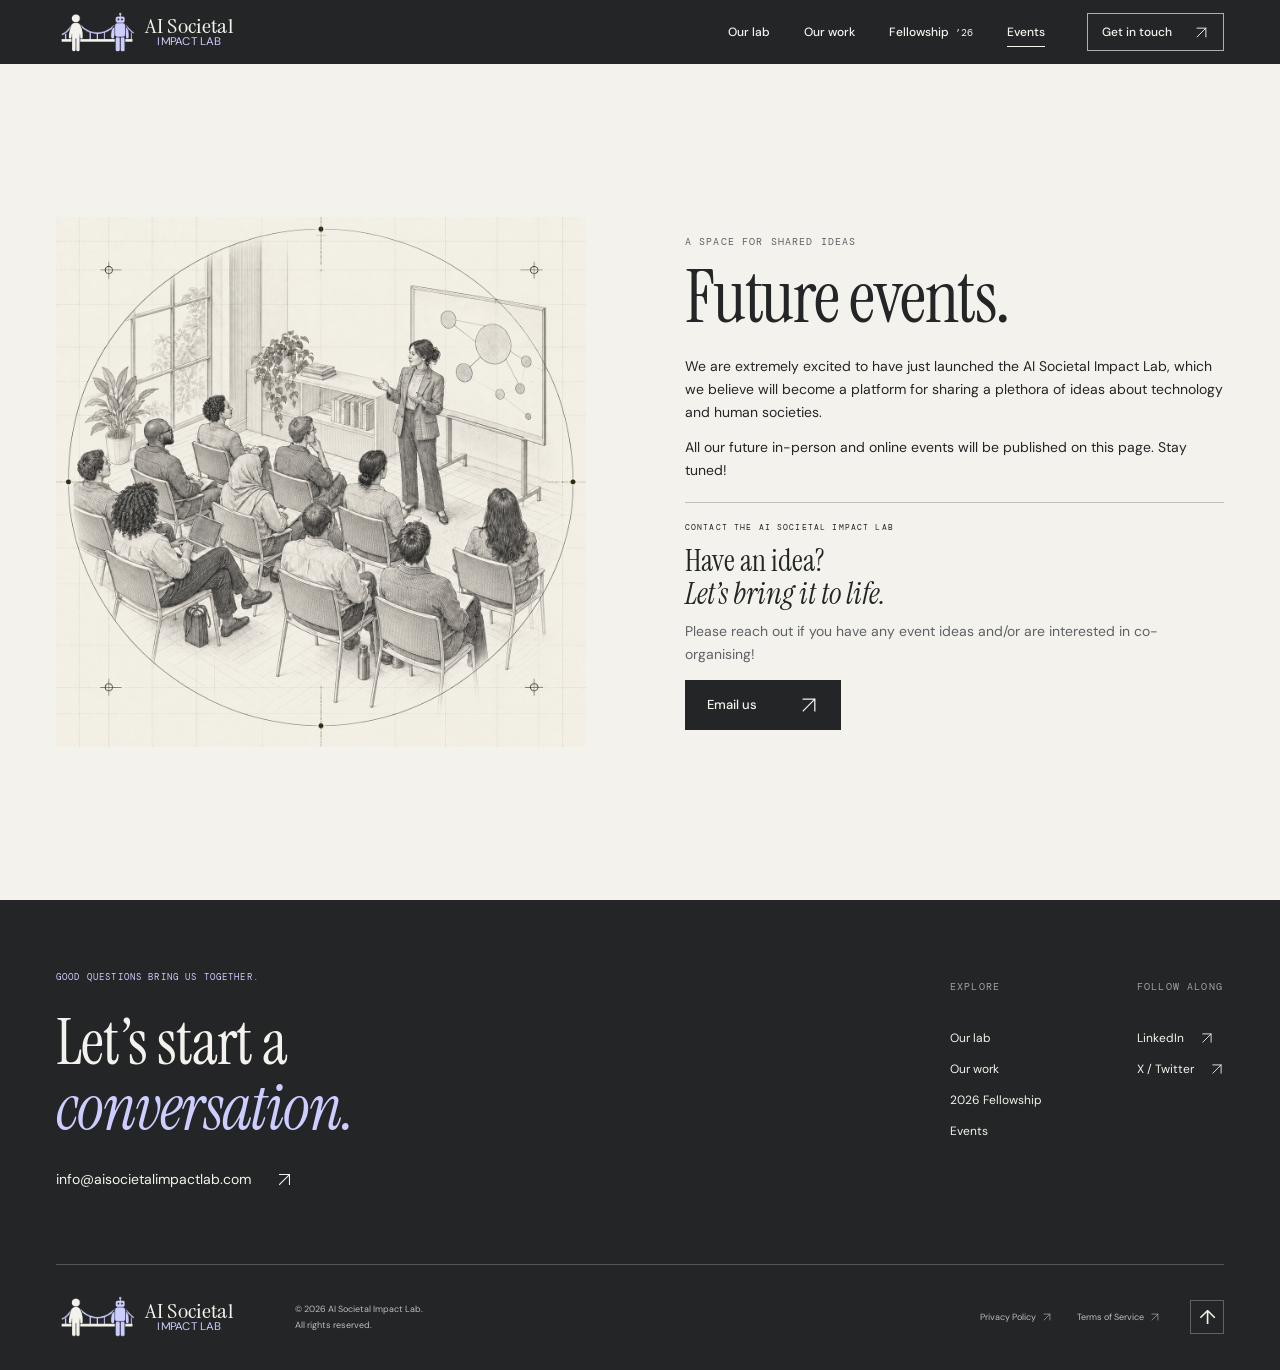
==== events/index.html @ 4068f5b7 "Initial build of the site" ====
<!doctype html>
<html lang="en" class="events-page">
  <head>
    <meta charset="UTF-8" />
    <meta name="viewport" content="width=device-width, initial-scale=1" />
    <meta name="theme-color" content="#232526" />
    <title>Future events — AI Societal Impact Lab</title>
    <meta
      name="description"
      content="We are extremely excited to have just launched the AI Societal Impact Lab, which we believe will become a platform for sharing a plethora of ideas about technology and human societies.



All our future in-person and online events will be published on this page. Stay tuned!"
    />
    <link
      rel="canonical"
      href="https://aisocietalimpactlab.com/events/"
    />
    <meta property="og:title" content="Future events — AI Societal Impact Lab" />
    <meta
      property="og:description"
      content="We are extremely excited to have just launched the AI Societal Impact Lab, which we believe will become a platform for sharing a plethora of ideas about technology and human societies.



All our future in-person and online events will be published on this page. Stay tuned!"
    />
    <meta property="og:type" content="website" />
    <meta
      property="og:url"
      content="https://aisocietalimpactlab.com/events/"
    />
    <meta
      property="og:image"
      content="https://aisocietalimpactlab.com/assets/social-preview.jpg"
    />
    <meta property="og:image:width" content="1200" />
    <meta property="og:image:height" content="630" />
    <meta
      property="og:image:alt"
      content="AI Societal Impact Lab — Bridging technology and society"
    />
    <meta name="twitter:card" content="summary_large_image" />
    <link rel="icon" href="../assets/favicon.png" type="image/png" />
    <link rel="stylesheet" href="../assets/styles.css?v=20260928-events-cream" />
    <script src="../assets/script.js" defer></script>
  </head>
  <body>
    <div id="top">
      <a href="#main" class="skip-link">Skip to content</a>
      <header class="site-header">
        <div class="container header-inner">
          <a class="brand" aria-label="AI Societal Impact Lab home" href="../index.html"
            ><img class="brand-mark" src="../assets/artwork/homepage/logo_dark.png" width="901" height="514" alt="" aria-hidden="true" />
            <span class="brand-wordmark"><span class="brand-name">AI Societal</span><span class="brand-subtitle">Impact Lab</span></span></a
          ><button class="menu-toggle" aria-expanded="false" aria-controls="main-navigation">
            <span>Menu</span><span class="menu-lines" aria-hidden="true"><i></i><i></i></span>
          </button>
          <nav id="main-navigation" aria-label="Main navigation" class="navigation">
            <a class="" href="../index.html">Our lab</a
            ><a class="" href="../ourwork/index.html">Our work</a
            ><a class="" href="../fellowship-autumn-2026/index.html"
              >Fellowship <span class="nav-year">’26</span></a
            ><a aria-current="page" class="active" href="index.html">Events</a
            ><a class="header-contact" href="mailto:info@aisocietalimpactlab.com"
              >Get in touch
              <svg
                class="arrow"
                width="20"
                height="20"
                viewBox="0 0 24 24"
                fill="none"
                aria-hidden="true"
              >
                <path
                  d="M5 19 19 5M5 5h14v14"
                  stroke="currentColor"
                  stroke-width="1.5"
                  stroke-linecap="square"
                ></path></svg
            ></a>
          </nav>
        </div>
      </header>
      <main id="main" tabindex="-1">
        <section class="events-body section-space">
          <div class="container events-grid">
            <div class="events-illustration">
              <img
                class="orbital-artwork"
                src="../assets/artwork/events-seminar-cream.png"
                alt="An illustrated seminar audience listening to a speaker"
                width="1254"
                height="1254"
                fetchpriority="high"
              />
            </div>
            <div class="events-copy">
              <span class="eyebrow">A SPACE FOR SHARED IDEAS</span>
              <h1>Future events.</h1>
              <div class="prose">
                <p>
                  We are extremely excited to have just launched the AI Societal Impact Lab, which
                  we believe will become a platform for sharing a plethora of ideas about technology
                  and human societies.
                </p>

                <p>
                  All our future in-person and online events will be published on this page. Stay
                  tuned!
                </p>
              </div>
              <div class="events-contact">
                <span class="eyebrow">CONTACT THE AI SOCIETAL IMPACT LAB</span>
                <h3>Have an idea?<br /><em>Let’s bring it to life.</em></h3>
                <p>
                  Please reach out if you have any event ideas and/or are interested in
                  co-organising!
                </p>
                <a
                  href="mailto:info@aisocietalimpactlab.com?subject=Events"
                  class="button button-dark"
                  >Email us
                  <svg
                    class="arrow"
                    width="20"
                    height="20"
                    viewBox="0 0 24 24"
                    fill="none"
                    aria-hidden="true"
                  >
                    <path
                      d="M5 19 19 5M5 5h14v14"
                      stroke="currentColor"
                      stroke-width="1.5"
                      stroke-linecap="square"
                    ></path></svg
                ></a>
              </div>
            </div>
          </div>
        </section>
      </main>
      <footer class="site-footer">
        <div class="container">
          <div class="footer-top">
            <div>
              <span class="eyebrow">GOOD QUESTIONS BRING US TOGETHER.</span>
              <h2>Let’s start a<br /><em>conversation.</em></h2>
              <a href="mailto:info@aisocietalimpactlab.com" class="footer-email"
                >info@aisocietalimpactlab.com<svg
                  class="arrow"
                  width="20"
                  height="20"
                  viewBox="0 0 24 24"
                  fill="none"
                  aria-hidden="true"
                >
                  <path
                    d="M5 19 19 5M5 5h14v14"
                    stroke="currentColor"
                    stroke-width="1.5"
                    stroke-linecap="square"
                  ></path></svg
              ></a>
            </div>
            <div class="footer-links">
              <div>
                <span class="eyebrow">EXPLORE</span><a href="../index.html#about">Our lab</a
                ><a href="../ourwork/index.html">Our work</a
                ><a href="../fellowship-autumn-2026/index.html">2026 Fellowship</a
                ><a href="index.html">Events</a>
              </div>
              <div>
                <span class="eyebrow">FOLLOW ALONG</span
                ><a
                  href="https://www.linkedin.com/company/ai-societal-impact-lab/"
                  target="_blank"
                  rel="noreferrer"
                  >LinkedIn
                  <svg
                    class="arrow"
                    width="20"
                    height="20"
                    viewBox="0 0 24 24"
                    fill="none"
                    aria-hidden="true"
                  >
                    <path
                      d="M5 19 19 5M5 5h14v14"
                      stroke="currentColor"
                      stroke-width="1.5"
                      stroke-linecap="square"
                    ></path></svg></a
                ><a href="https://x.com/AISocietalab" target="_blank" rel="noreferrer"
                  >X / Twitter
                  <svg
                    class="arrow"
                    width="20"
                    height="20"
                    viewBox="0 0 24 24"
                    fill="none"
                    aria-hidden="true"
                  >
                    <path
                      d="M5 19 19 5M5 5h14v14"
                      stroke="currentColor"
                      stroke-width="1.5"
                      stroke-linecap="square"
                    ></path></svg
                ></a>
              </div>
            </div>
          </div>
          <div class="footer-bottom">
            <a
              class="brand brand-footer"
              aria-label="AI Societal Impact Lab home"
              href="../index.html"
              ><img class="brand-mark" src="../assets/artwork/homepage/logo_dark.png" width="901" height="514" alt="" aria-hidden="true" />
            <span class="brand-wordmark"><span class="brand-name">AI Societal</span><span class="brand-subtitle">Impact Lab</span></span></a
            ><span>© 2026 AI Societal Impact Lab.<br />All rights reserved.</span>
            <div class="legal-links">
              <a
                href="../privacy-policy/index.html"
                >Privacy Policy
                <svg
                  class="arrow"
                  width="20"
                  height="20"
                  viewBox="0 0 24 24"
                  fill="none"
                  aria-hidden="true"
                >
                  <path
                    d="M5 19 19 5M5 5h14v14"
                    stroke="currentColor"
                    stroke-width="1.5"
                    stroke-linecap="square"
                  ></path></svg></a
              ><a
                href="../terms-of-service/index.html"
                >Terms of Service
                <svg
                  class="arrow"
                  width="20"
                  height="20"
                  viewBox="0 0 24 24"
                  fill="none"
                  aria-hidden="true"
                >
                  <path
                    d="M5 19 19 5M5 5h14v14"
                    stroke="currentColor"
                    stroke-width="1.5"
                    stroke-linecap="square"
                  ></path></svg
              ></a>
            </div>
            <a href="#top" class="back-top" aria-label="Back to top">↑</a>
          </div>
        </div>
      </footer>
    </div>
  </body>
</html>
---- assets/styles.css ----
@font-face {
  font-family: "Instrument Serif";
  font-style: normal;
  font-weight: 400;
  font-display: swap;
  src: url("fonts/instrument-serif-400-normal.woff2") format("woff2");
}
@font-face {
  font-family: "Instrument Serif";
  font-style: italic;
  font-weight: 400;
  font-display: swap;
  src: url("fonts/instrument-serif-400-italic.woff2") format("woff2");
}
@font-face {
  font-family: "DM Sans";
  font-style: normal;
  font-weight: 400;
  font-display: swap;
  src: url("fonts/dm-sans-400-normal.woff2") format("woff2");
}
@font-face {
  font-family: "DM Sans";
  font-style: normal;
  font-weight: 500;
  font-display: swap;
  src: url("fonts/dm-sans-500-normal.woff2") format("woff2");
}
@font-face {
  font-family: "DM Sans";
  font-style: normal;
  font-weight: 600;
  font-display: swap;
  src: url("fonts/dm-sans-600-normal.woff2") format("woff2");
}
@font-face {
  font-family: "DM Mono";
  font-style: normal;
  font-weight: 400;
  font-display: swap;
  src: url("fonts/dm-mono-400-normal.woff2") format("woff2");
}
:root {
  font-family: "DM Sans", sans-serif;
  color: var(--ink);
  background: var(--paper);
  font-synthesis: none;
  text-rendering: optimizeLegibility;
  -webkit-font-smoothing: antialiased;
  --ink: var(--grey-shade-70);
  --lilac: var(--lavender-blue);

  /* Lavender Blue palette */
  --lavender-blue: #cdcdff;
  --lavender-blue-shade-10: #babaec;
  --lavender-blue-shade-20: #a7a7d9;
  --lavender-blue-shade-30: #9494c6;
  --lavender-blue-shade-40: #8080b2;
  --lavender-blue-shade-50: #6d6d9f;
  --lavender-blue-shade-60: #5a5a8c;
  --lavender-blue-shade-70: #444469;
  --lavender-blue-shade-80: #2d2d46;
  --lavender-blue-shade-90: #171723;
  --lavender-blue-tint-10: #d2d2ff;
  --lavender-blue-tint-20: #d7d7ff;
  --lavender-blue-tint-30: #dcdcff;
  --lavender-blue-tint-40: #e1e1ff;
  --lavender-blue-tint-50: #e6e6ff;
  --lavender-blue-tint-60: #ebebff;
  --lavender-blue-tint-70: #f0f0ff;
  --lavender-blue-tint-80: #f5f5ff;
  --lavender-blue-tint-90: #fafaff;

  /* Grey palette */
  --grey: #767a7e;
  --grey-shade-10: #6a6e71;
  --grey-shade-20: #5e6265;
  --grey-shade-30: #535558;
  --grey-shade-40: #47494c;
  --grey-shade-50: #3b3d3f;
  --grey-shade-60: #2f3132;
  --grey-shade-70: #232526;
  --grey-shade-80: #181819;
  --grey-shade-90: #0c0c0d;
  --grey-tint-10: #84878b;
  --grey-tint-20: #919598;
  --grey-tint-30: #9fa2a5;
  --grey-tint-40: #adafb2;
  --grey-tint-50: #bbbdbf;
  --grey-tint-60: #c8cacb;
  --grey-tint-70: #d6d7d8;
  --grey-tint-80: #e3e4e5;
  --grey-tint-90: #f1f2f2;

  /* Cream palette; the current paper background is the 80% tint. */
  --cream-base: #c8bea0;
  --cream-shade-10: #b4ab90;
  --cream-shade-20: #a09880;
  --cream-shade-30: #8c8570;
  --cream-shade-40: #787260;
  --cream-shade-50: #645f50;
  --cream-shade-60: #504c40;
  --cream-shade-70: #3c3930;
  --cream-shade-80: #282620;
  --cream-shade-90: #141310;
  --cream-tint-10: #cec5aa;
  --cream-tint-20: #d3cbb3;
  --cream-tint-30: #d9d2bd;
  --cream-tint-40: #ded8c6;
  --cream-tint-50: #e4dfd0;
  --cream-tint-60: #e9e5d9;
  --cream-tint-70: #efece3;
  --cream-tint-80: #f4f2ec;
  --cream-tint-90: #faf9f6;

  --paper: var(--cream-tint-80);
  --muted: var(--grey-shade-20);
  --line: color-mix(in srgb, var(--ink) 25%, transparent);
  --accent: var(--lavender-blue-shade-60);
  --serif: "Instrument Serif", Georgia, serif;
  --mono: "DM Mono", monospace;
}
* {
  box-sizing: border-box;
}
html {
  scroll-behavior: smooth;
  scroll-padding-top: 30px;
}
body {
  margin: 0;
}
button,
input {
  font: inherit;
}
button,
a,
input {
  -webkit-tap-highlight-color: transparent;
}
button,
a {
  touch-action: manipulation;
}
button {
  color: inherit;
}
button {
  cursor: pointer;
}
a {
  color: inherit;
  text-decoration: none;
}
img,
svg {
  display: block;
}
img {
  max-width: 100%;
  object-fit: cover;
}
button {
  border-radius: 0;
}
p {
  line-height: 1.65;
}
h1,
h2,
h3,
p,
figure {
  margin: 0;
}
h1,
h2,
h3 {
  font-weight: 400;
}
em {
  font-weight: 400;
}
h1,
h2,
h3 {
  text-wrap: balance;
}
::selection {
  background: var(--ink);
  color: var(--lilac);
}
:focus-visible {
  outline: 2px solid currentColor;
  outline-offset: 5px;
}
main:focus {
  outline: none;
}
main {
  min-height: 60vh;
}
.container {
  width: calc(100% - 112px);
  max-width: 1328px;
  margin-inline: auto;
}
.section-space {
  padding-block: 100px;
}
.eyebrow {
  font: 400 10px/1.55 var(--mono);
  letter-spacing: 1.15px;
  text-transform: uppercase;
  display: block;
}
.arrow {
  flex-shrink: 0;
  transition: transform 0.2s ease;
}
.text-link {
  display: inline-flex;
  align-items: center;
  justify-content: space-between;
  gap: 30px;
  font-size: 13px;
  font-weight: 500;
  border-bottom: 1px solid var(--ink);
  padding: 9px 0;
  line-height: 1.4;
}
.text-link:hover .arrow {
  transform: translateX(4px);
}
.button {
  display: inline-flex;
  justify-content: space-between;
  align-items: center;
  gap: 42px;
  min-height: 50px;
  padding: 14px 21px;
  font-size: 13px;
  line-height: 1.5;
  border: 1px solid var(--ink);
  font-weight: 500;
  transition:
    background 0.2s,
    color 0.2s;
}
.button-dark {
  background: var(--ink);
  color: var(--paper);
}
.button-dark:hover {
  background: var(--grey-shade-40);
}
.button:hover .arrow {
  transform: translateX(3px);
}
.status-dot {
  width: 6px;
  height: 6px;
  background: currentColor;
  border-radius: 50%;
  display: inline-block;
  flex-shrink: 0;
}
.paper-lilac {
  background-color: var(--lilac);
  background-image: url("data:image/svg+xml,%3Csvg viewBox='0 0 180 180' xmlns='http://www.w3.org/2000/svg'%3E%3Cfilter id='n'%3E%3CfeTurbulence type='fractalNoise' baseFrequency='.92' numOctaves='3' stitchTiles='stitch'/%3E%3C/filter%3E%3Cpath fill='%23232526' opacity='.045' filter='url(%23n)' d='M0 0h180v180H0z'/%3E%3C/svg%3E");
}
.skip-link {
  position: fixed;
  left: 20px;
  top: -80px;
  background: var(--ink);
  color: var(--paper);
  padding: 14px 24px;
  z-index: 100;
}
.skip-link:focus {
  top: 12px;
}
.sr-only {
  position: absolute;
  width: 1px;
  height: 1px;
  overflow: hidden;
  clip: rect(0, 0, 0, 0);
  white-space: nowrap;
}

/* A compact masthead, with a bridge mark that connects to the original identity. */
.site-header {
  background: var(--lilac);
}
.header-inner {
  height: 111px;
  border-bottom: 1px solid var(--line);
  display: flex;
  align-items: center;
  justify-content: space-between;
  gap: 30px;
}
.brand {
  display: inline-flex;
  align-items: center;
  gap: 13px;
  flex-shrink: 0;
  font-size: 20px;
  line-height: 1.12;
  font-weight: 500;
  letter-spacing: -0.8px;
}
.brand-mark {
  width: 45px;
  height: 45px;
}
.brand-period {
  color: var(--accent);
}
.navigation {
  display: flex;
  align-items: center;
  gap: 34px;
  font-size: 12px;
  font-weight: 500;
}
.navigation > a {
  position: relative;
  padding-block: 14px;
}
.navigation > a:not(.header-contact)::after {
  position: absolute;
  content: "";
  height: 1px;
  bottom: 7px;
  left: 0;
  right: 0;
  transform: scaleX(0);
  transform-origin: left;
  background: var(--ink);
  transition: transform 0.2s;
}
.navigation > a.active::after,
.navigation > a:hover::after {
  transform: scaleX(1);
}
.nav-year {
  font-family: var(--mono);
  font-size: 10px;
  margin-left: 3px;
}
.navigation .header-contact {
  border: 1px solid var(--ink);
  padding: 10px 14px;
  display: flex;
  gap: 22px;
  align-items: center;
  margin-left: 8px;
}
.header-contact:hover {
  background: var(--ink);
  color: var(--lilac);
}
.header-contact .arrow {
  width: 15px;
  height: 15px;
}
.menu-toggle {
  display: none;
}

/* One orchestrated opening sequence. Everything below stays still. */
@keyframes enter {
  from {
    opacity: 0;
    transform: translateY(16px);
  }
  to {
    opacity: 1;
    transform: translateY(0);
  }
}
.hero {
  overflow: hidden;
}
.hero-grid {
  display: grid;
  grid-template-columns: 1.13fr 1fr;
  gap: 18px;
  padding-top: 49px;
  padding-bottom: 42px;
}
.hero-copy {
  position: relative;
  z-index: 1;
}
.hero-eyebrow {
  display: flex;
  align-items: center;
  gap: 10px;
  margin-bottom: 28px;
  animation: enter 0.7s both;
}
.hero h1 {
  font-family: var(--serif);
  font-size: clamp(96px, 8.8vw, 132px);
  letter-spacing: -4px;
  line-height: 0.91;
  animation: enter 0.9s 0.08s both;
}
.hero-last {
  display: block;
  white-space: nowrap;
}
.hero h1 em {
  font-weight: 400;
}
.heading-period {
  font-family: var(--serif);
  font-size: 0.48em;
  vertical-align: top;
  display: inline-block;
  line-height: 1;
  margin-top: 10px;
  margin-left: 11px;
  color: var(--accent);
}
.hero-description {
  font-size: 16px;
  line-height: 1.6;
  max-width: 560px;
  margin-top: 29px;
  animation: enter 0.9s 0.17s both;
}
.hero-actions {
  display: flex;
  gap: 31px;
  align-items: center;
  margin-top: 24px;
  animation: enter 0.9s 0.24s both;
}
.hero-actions .text-link {
  border: none;
  font-size: 12px;
  gap: 17px;
}
.hero-actions .button {
  min-width: 196px;
}
.hero-art {
  align-self: center;
  width: 100%;
  max-width: 560px;
  justify-self: end;
  margin-top: 17px;
  animation: enter 1.2s 0.22s both;
  position: relative;
}
.art-topline {
  display: flex;
  justify-content: space-between;
  margin-inline: 18px;
  color: var(--grey-shade-30);
}
.art-topline .eyebrow {
  font-size: 8px;
  letter-spacing: 1.1px;
}
.orbital-artwork {
  width: 100%;
  height: auto;
  overflow: visible;
}
.hero-artwork {
  display: block;
  width: 100%;
  height: auto;
}
.hero-art .orbital-artwork {
  margin-block: -11px -14px;
  width: 100%;
  max-width: none;
  margin-left: 0;
}
.hero-art figcaption {
  display: flex;
  align-items: center;
  gap: 18px;
  font-family: var(--mono);
  font-size: 9px;
  line-height: 1.6;
  margin: 0 20px;
  color: var(--grey-shade-40);
}
.figure-cross {
  font-size: 31px;
  font-weight: 400;
  line-height: 1;
}
.figure-index {
  margin-left: auto;
  letter-spacing: 1.5px;
}
.hero-bottom {
  display: flex;
  align-items: center;
  justify-content: space-between;
  padding-block: 23px;
  border-top: 1px solid var(--line);
}
.hero-bottom .eyebrow {
  font-size: 9px;
  letter-spacing: 1px;
}
.scroll-cue {
  font-size: 11px;
  display: flex;
  align-items: center;
  gap: 34px;
}
.scroll-cue span {
  font-size: 21px;
  line-height: 1;
}
.fellowship-strip {
  background: var(--ink);
  color: var(--paper);
}
.fellowship-strip > .container {
  display: flex;
  align-items: center;
  gap: 52px;
  min-height: 73px;
}
.fellowship-strip .eyebrow {
  display: flex;
  gap: 10px;
  align-items: center;
  font-size: 8px;
  color: var(--lilac);
  flex-shrink: 0;
}
.fellowship-strip .status-dot {
  width: 5px;
  height: 5px;
}
.fellowship-strip a {
  display: flex;
  justify-content: space-between;
  align-items: center;
  gap: 30px;
  flex: 1;
  font-size: 13px;
}
.strip-detail {
  display: flex;
  gap: 22px;
  align-items: center;
  color: var(--lilac);
  font-size: 11px;
}
.strip-detail .arrow {
  width: 17px;
}
.fellowship-strip a:hover .arrow {
  transform: translateX(4px);
}

/* Research is arranged as an editorial feature and a pair of ruled entries. */
.section-heading {
  display: flex;
  align-items: flex-end;
  justify-content: space-between;
  gap: 40px;
}
.section-heading .eyebrow {
  margin-bottom: 21px;
  color: var(--muted);
}
.section-heading h2,
.about-section h2,
.home-events h2 {
  font: 400 clamp(48px, 4.35vw, 66px)/1.03 var(--serif);
  letter-spacing: -1.5px;
}
.section-heading > .text-link {
  margin-bottom: 4px;
}
.section-intro {
  margin-top: 21px;
  color: var(--muted);
  font-size: 14px;
  max-width: 530px;
}
.publications-layout {
  display: grid;
  grid-template-columns: 1.07fr 1fr;
  gap: 64px;
  margin-top: 42px;
}
.publication-art {
  position: relative;
  display: block;
  background: var(--grey-tint-80);
  overflow: hidden;
  height: 265px;
  border: 1px solid color-mix(in srgb, var(--ink) 6%, transparent);
}
.research-artwork {
  width: 100%;
  height: 100%;
  object-fit: cover;
}
.publication-art .research-artwork {
  transform: scale(1.12);
  color: var(--grey-shade-40);
}
.art-label {
  position: absolute;
  left: 21px;
  bottom: 19px;
  font-size: 8px;
  letter-spacing: 1px;
  background: var(--grey-tint-80);
  padding: 4px 6px;
}
.image-arrow {
  position: absolute;
  right: 0;
  bottom: 0;
  background: var(--ink);
  color: var(--paper);
  padding: 14px;
}
.publication-art:hover .image-arrow .arrow {
  transform: translate(2px, -2px);
}
.article-meta {
  display: flex;
  align-items: center;
  justify-content: space-between;
  gap: 20px;
  font: 400 9px/1.6 var(--mono);
  text-transform: uppercase;
  letter-spacing: 0.6px;
}
.featured-publication > .article-meta {
  margin-top: 24px;
}
.featured-publication h3 {
  font: 400 39px/1.07 var(--serif);
  letter-spacing: -0.4px;
  margin-top: 13px;
  max-width: 530px;
}
.featured-publication p {
  font-size: 13px;
  color: var(--muted);
  margin-top: 17px;
}
.article-byline {
  display: flex;
  align-items: center;
  justify-content: space-between;
  gap: 24px;
  font-size: 11px;
  margin-top: 21px;
}
.article-byline > .text-link {
  font-size: 11px;
  border: 0;
  padding: 0;
  gap: 20px;
}
.featured-publication .article-byline {
  border-top: 1px solid var(--line);
  padding-top: 18px;
}
.publications-stack {
  border-top: 1px solid var(--ink);
}
.publication-preview {
  padding-block: 23px 26px;
  border-bottom: 1px solid var(--line);
}
.publication-preview + .publication-preview {
  padding-top: 28px;
}
.publication-preview h3 {
  font: 400 34px/1.11 var(--serif);
  margin-top: 18px;
  letter-spacing: -0.4px;
}
.publication-preview p {
  font-size: 13px;
  color: var(--muted);
  margin-top: 15px;
}
.round-link {
  border: 1px solid var(--line);
  padding: 8px;
}
.round-link .arrow {
  width: 17px;
  height: 17px;
}
.round-link:hover {
  background: var(--lilac);
}
.featured-publication h3 a:hover,
.publication-preview h3 a:hover,
.research-row h2 a:hover {
  text-decoration: underline;
  text-decoration-thickness: 1px;
  text-underline-offset: 4px;
}
.topic-strip {
  border-top: 1px solid var(--ink);
  margin-top: 58px;
  padding-top: 21px;
  display: grid;
  grid-template-columns: 190px 1fr;
  gap: 25px;
}
.topic-strip > .eyebrow {
  font-size: 8px;
  padding-top: 5px;
}
.topic-strip > div {
  display: grid;
  grid-template-columns: 1fr 1fr;
  column-gap: 45px;
  row-gap: 15px;
}
.topic-strip a {
  display: flex;
  align-items: center;
  gap: 14px;
  font-size: 11px;
  padding-bottom: 9px;
  border-bottom: 1px solid var(--line);
}
.topic-strip .arrow {
  margin-left: auto;
  width: 14px;
  height: 14px;
}
.topic-number {
  font: 400 8px var(--mono);
  color: var(--muted);
}
.topic-strip a:hover {
  color: var(--accent);
}

.about-section {
  background: var(--ink);
  color: var(--paper);
  position: relative;
  overflow: hidden;
}
.about-grid {
  display: grid;
  grid-template-columns: 1fr 2fr;
  gap: 75px;
}
.about-label .eyebrow {
  color: var(--lilac);
}
.asterisk {
  font-size: 160px;
  color: var(--lilac);
  font-weight: 400;
  line-height: 1.2;
  margin-top: 39px;
}
.about-section h2 {
  font-size: 65px;
  line-height: 1.03;
}
.about-section h2 em {
  color: var(--lilac);
}
.mission-copy {
  margin-top: 29px;
  font-size: 17px;
  line-height: 1.8;
  max-width: 690px;
  color: var(--grey-tint-70);
}
.mission-copy p {
  line-height: 1.8;
}
.about-section .text-link {
  color: var(--lilac);
  border-color: var(--lilac);
  margin-top: 24px;
  font-size: 12px;
  gap: 40px;
}
.team-section .section-heading {
  align-items: flex-end;
  margin-bottom: 42px;
}
.team-intro {
  font-size: 14px;
  max-width: 310px;
  color: var(--muted);
  margin-bottom: 4px;
}
.team-grid {
  display: grid;
  grid-template-columns: repeat(5, minmax(0, 1fr));
  gap: 24px;
}
.person {
  display: block;
  min-width: 0;
  background: none;
  padding: 0;
  border: 0;
  text-align: left;
}
.portrait {
  position: relative;
  aspect-ratio: 0.79;
  overflow: hidden;
  background: var(--cream-tint-50);
  margin-bottom: 20px;
}
.portrait img {
  width: 100%;
  height: 100%;
  filter: grayscale(1);
  mix-blend-mode: multiply;
  transition: filter 0.25s ease;
}
.portrait > span {
  position: absolute;
  right: 0;
  bottom: 0;
  background: var(--lilac);
  padding: 11px;
  opacity: 0;
  transition: opacity 0.2s;
}
.person:hover .portrait > span,
.person:focus-visible .portrait > span {
  opacity: 1;
}
.person:hover img {
  filter: grayscale(0);
}
.person > .eyebrow {
  font-size: 8px;
  letter-spacing: 0.8px;
  margin-bottom: 8px;
  color: var(--muted);
}
.person h3 {
  font-size: 15px;
  letter-spacing: -0.25px;
  font-weight: 500;
}
.person > p {
  font-size: 10px;
  line-height: 1.5;
  color: var(--muted);
  margin-top: 7px;
  max-width: 150px;
}
.profile-dialog {
  background: var(--paper);
  color: var(--ink);
  padding: 60px 42px 42px;
  border: 1px solid var(--ink);
  width: min(940px, calc(100% - 40px));
  max-height: 85dvh;
  overflow: auto;
}
.profile-dialog::backdrop {
  background: color-mix(in srgb, var(--cream-shade-90) 70%, transparent);
  backdrop-filter: blur(4px);
}
.dialog-close {
  position: absolute;
  right: 18px;
  top: 10px;
  background: none;
  border: 0;
  font-size: 32px;
  line-height: 1;
  padding: 8px;
}
.profile-content {
  display: grid;
  grid-template-columns: 220px 1fr;
  gap: 38px;
}
.profile-content > .profile-portrait {
  width: 100%;
  height: 290px;
  max-height: 290px;
  align-self: start;
  background: var(--cream-tint-50);
  isolation: isolate;
  overflow: hidden;
}
.profile-portrait img {
  width: 100%;
  height: 100%;
  max-height: inherit;
  object-fit: cover;
  filter: grayscale(1);
  mix-blend-mode: multiply;
}
.profile-content h2 {
  font: 400 42px/1.1 var(--serif);
  margin-top: 15px;
  margin-bottom: 20px;
}
.profile-bio p {
  font-size: 14px !important;
  line-height: 1.7 !important;
}
.profile-content .text-link {
  margin-top: 15px;
}
.home-events {
  background: var(--cream-tint-60);
  padding-block: 63px 70px;
  border-top: 1px solid var(--line);
}
.home-events > .container > .eyebrow {
  color: var(--muted);
  margin-bottom: 25px;
}
.home-events-content {
  display: grid;
  grid-template-columns: 1.3fr 1fr;
  gap: 100px;
  align-items: center;
}
.home-events-content > div {
  max-width: 365px;
}
.home-events-content p {
  font-size: 15px;
  margin-bottom: 20px;
}
.home-events h2 {
  font-size: 60px;
}

.site-footer {
  background: var(--ink);
  color: var(--paper);
  padding-top: 71px;
}
.footer-top {
  display: flex;
  justify-content: space-between;
  gap: 70px;
  padding-bottom: 76px;
}
.footer-top > .footer-links {
  padding-top: 8px;
}
.footer-top > .footer-links .eyebrow {
  color: var(--grey-tint-30);
  margin-bottom: 20px;
}
.footer-top > div > .eyebrow {
  color: var(--lilac);
  font-size: 9px;
}
.footer-top h2 {
  font: 400 64px/1.02 var(--serif);
  letter-spacing: -1px;
  margin-top: 25px;
}
.footer-top h2 em {
  color: var(--lilac);
}
.footer-email {
  font-size: 14px;
  display: flex;
  align-items: center;
  gap: 25px;
  margin-top: 30px;
}
.footer-email .arrow {
  width: 17px;
  height: 17px;
}
.footer-links {
  display: flex;
  gap: 95px;
}
.footer-links > div {
  display: flex;
  flex-direction: column;
  align-items: flex-start;
  gap: 15px;
}
.footer-links a {
  font-size: 12px;
  display: flex;
  align-items: center;
  gap: 16px;
}
.footer-links .arrow {
  width: 14px;
  height: 14px;
}
.footer-links a:hover,
.footer-email:hover {
  color: var(--lilac);
}
.footer-bottom {
  border-top: 1px solid var(--grey-shade-30);
  padding-block: 27px 29px;
  display: flex;
  align-items: center;
  gap: 60px;
}
.brand-footer {
  font-size: 17px;
  color: var(--lilac);
  letter-spacing: -0.5px;
}
.brand-footer .brand-mark {
  width: 36px;
  height: 36px;
}
.brand-footer .brand-period {
  color: var(--paper);
}
.footer-bottom > span {
  font-size: 9px;
  line-height: 1.8;
  color: var(--grey-tint-50);
}
.legal-links {
  display: flex;
  gap: 25px;
  margin-left: auto;
}
.legal-links a {
  font-size: 9px;
  color: var(--grey-tint-50);
  display: flex;
  align-items: center;
  gap: 6px;
}
.legal-links .arrow {
  width: 10px;
  height: 10px;
}
.back-top {
  width: 34px;
  height: 34px;
  border: 1px solid var(--grey-shade-20);
  display: flex;
  align-items: center;
  justify-content: center;
  font-size: 20px;
  margin-left: -30px;
}
.back-top:hover {
  color: var(--lilac);
  border-color: var(--lilac);
}

/* The inner pages use the same typesetting and familiar reading conventions. */
.page-hero {
  padding-block: 65px 76px;
}
.page-hero > .container > .eyebrow {
  margin-bottom: 36px;
}
.page-heading-grid {
  display: grid;
  grid-template-columns: 1.45fr 1fr;
  gap: 80px;
  align-items: end;
}
.page-heading-grid h1 {
  font: 400 clamp(75px, 7.7vw, 112px)/1 var(--serif);
  letter-spacing: -2.5px;
}
.page-heading-grid > p {
  font-size: 17px;
  max-width: 400px;
  padding-bottom: 5px;
}
.research-index {
  padding-top: 47px;
}
.research-tools {
  display: flex;
  justify-content: space-between;
  align-items: center;
  gap: 40px;
}
.search-field {
  display: flex;
  gap: 13px;
  align-items: center;
  border-bottom: 1px solid var(--ink);
  padding-block: 12px;
  width: 335px;
}
.search-field input {
  background: none;
  border: none;
  outline: none;
  width: 100%;
  font-size: 12px;
  border-radius: 0;
  min-height: 24px;
  color: var(--ink);
}
.search-field:focus-within {
  outline: 2px solid var(--accent);
  outline-offset: 4px;
}
.search-field input:focus-visible {
  outline: none;
}
.search-field input::placeholder {
  color: var(--muted);
  opacity: 1;
}
.filters {
  display: flex;
  flex-wrap: wrap;
  gap: 10px;
  margin-top: 27px;
  border-top: 1px solid var(--line);
  padding-top: 24px;
}
.filters button {
  background: transparent;
  border: 1px solid var(--line);
  padding: 10px 14px;
  font-size: 11px;
  min-height: 40px;
  display: flex;
  gap: 20px;
  align-items: center;
  transition: background 0.15s;
}
.filters button[aria-pressed="true"] {
  background: var(--ink);
  color: var(--paper);
  border-color: var(--ink);
}
.filters button:hover:not([aria-pressed="true"]) {
  background: var(--lilac);
}
.filters button span {
  font: 400 8px var(--mono);
}
.result-count {
  margin-top: 30px;
  font-size: 9px;
  color: var(--muted);
}
.research-list {
  margin-top: 13px;
}
.research-row {
  display: grid;
  grid-template-columns: 330px 1fr;
  gap: 48px;
  padding-block: 38px;
  border-top: 1px solid var(--line);
}
.research-row:last-child,
.research-row.is-last-result {
  border-bottom: 1px solid var(--line);
}
.research-row-image {
  background: var(--grey-tint-80);
  height: 240px;
  display: block;
  align-self: start;
  color: var(--grey-shade-40);
  overflow: hidden;
}
.research-artwork-1 {
  background: var(--cream-tint-50);
}
.research-artwork-2 {
  background: var(--grey-tint-70);
}
.research-artwork-3 {
  background: var(--cream-tint-50);
}
.research-row h2 {
  font: 400 39px/1.1 var(--serif);
  letter-spacing: -0.4px;
  margin-top: 17px;
  max-width: 760px;
}
.research-row p {
  font-size: 14px;
  color: var(--muted);
  margin-top: 17px;
  max-width: 780px;
}
.research-row .article-byline {
  margin-top: 23px;
}
.empty-state {
  padding-block: 70px;
}
.empty-state h2 {
  font: 400 44px var(--serif);
}
.empty-state p {
  margin-top: 14px;
}
.empty-state button {
  margin-top: 28px;
}

.fellowship-hero {
  padding-block: 68px 78px;
  overflow: hidden;
}
.fellowship-hero-grid {
  display: grid;
  grid-template-columns: 1.4fr 0.8fr;
  gap: 100px;
  align-items: center;
}
.fellowship-hero h1 {
  font: 400 clamp(70px, 7.3vw, 107px)/1 var(--serif);
  letter-spacing: -2px;
  margin-top: 35px;
}
.fellowship-hero p {
  font-size: 17px;
  max-width: 610px;
  margin-top: 28px;
}
.closed-status {
  display: inline-flex;
  gap: 10px;
  align-items: center;
  margin-top: 25px;
  padding: 9px 13px;
  border: 1px solid var(--ink);
  font: 400 10px var(--mono);
}
.fellowship-seal {
  border: 1px solid var(--ink);
  padding: 28px 30px 32px;
  position: relative;
  transform: rotate(5deg);
  background: var(--lilac);
  max-width: 340px;
  width: 100%;
  justify-self: center;
}
.fellowship-seal:before {
  content: "";
  position: absolute;
  inset: 7px;
  border: 1px solid var(--line);
  pointer-events: none;
}
.fellowship-seal > .eyebrow {
  font-size: 10px;
  text-align: center;
  letter-spacing: 1.5px;
}
.seal-year {
  display: block;
  font: 400 150px/0.78 var(--serif);
  text-align: center;
  padding: 42px 10px;
}
.seal-year > span {
  display: block;
  font-style: italic;
}
.programme-facts {
  display: grid;
  grid-template-columns: repeat(4, 1fr);
  border-block: 1px solid var(--ink);
  padding-block: 26px;
  gap: 25px;
}
.programme-facts > div + div {
  border-left: 1px solid var(--line);
  padding-left: 26px;
}
.programme-facts .eyebrow {
  font-size: 9px;
  color: var(--muted);
}
.programme-facts p {
  font-size: 20px;
  margin-top: 12px;
  line-height: 1.25;
  letter-spacing: -0.6px;
}
.fellowship-details {
  padding-top: 40px;
}
.programme-layout {
  display: grid;
  grid-template-columns: 0.9fr 1.5fr;
  gap: 95px;
  margin-top: 76px;
}
.programme-layout aside {
  align-self: start;
  position: sticky;
  top: 35px;
}
.programme-layout aside h2 {
  font: 400 48px/1.05 var(--serif);
  margin-top: 21px;
}
.programme-layout aside > p {
  font-size: 14px;
  max-width: 240px;
  margin-top: 21px;
  color: var(--muted);
}
.programme-layout aside .text-link {
  margin-top: 23px;
  font-size: 11px;
}
.programme-section {
  display: grid;
  grid-template-columns: 32px 1fr;
  gap: 16px;
  padding-top: 26px;
  padding-bottom: 40px;
  border-top: 1px solid var(--line);
}
.programme-section > .eyebrow {
  padding-top: 9px;
  color: var(--muted);
}
.programme-section h3 {
  font: 400 36px/1.15 var(--serif);
  margin-bottom: 20px;
}
.programme-section .prose p {
  font-size: 15px;
  line-height: 1.8;
}
.application-note {
  background: var(--cream-tint-60);
  padding: 32px;
  margin-top: 8px;
}
.application-note h3 {
  font: 400 31px/1.1 var(--serif);
  margin-top: 15px;
}
.application-note p {
  font-size: 13px;
  line-height: 1.75;
  margin-top: 17px;
  color: var(--grey-shade-30);
}
.application-note details {
  margin-top: 23px;
  border-top: 1px solid var(--line);
  padding-top: 18px;
}
.application-note summary {
  cursor: pointer;
  font-size: 11px;
  line-height: 1.7;
}
.application-note details .prose {
  margin-top: 14px;
}
.application-note details .prose p {
  font-size: 12px;
}
.events-grid {
  display: grid;
  grid-template-columns: 1fr 1fr;
  gap: 110px;
  align-items: start;
}
.events-illustration {
  background: var(--cream-tint-60);
  --art-paper: var(--cream-tint-60);
  padding: 20px 20px 30px;
  border: 1px solid var(--line);
}
.events-illustration > .eyebrow {
  text-align: center;
  font-size: 8px;
  margin-top: 14px;
}
.events-copy > .eyebrow {
  color: var(--muted);
  margin-bottom: 22px;
}
.events-copy h2 {
  font: 400 55px/1.04 var(--serif);
  margin-bottom: 26px;
}
.events-copy .prose p {
  font-size: 16px;
}
.events-contact {
  margin-top: 35px;
  border-top: 1px solid var(--line);
  padding-top: 30px;
}
.events-contact > .eyebrow {
  font-size: 8px;
}
.events-contact h3 {
  font: 400 35px/1.1 var(--serif);
  margin-top: 18px;
}
.events-contact > p {
  font-size: 14px;
  color: var(--muted);
  margin-top: 16px;
}
.events-contact .button {
  margin-top: 22px;
}

.article-hero {
  padding-block: 40px 63px;
}
.back-link {
  display: inline-flex;
  align-items: center;
  gap: 12px;
  font-size: 11px;
  margin-bottom: 47px;
}
.back-link:hover {
  text-decoration: underline;
  text-underline-offset: 4px;
}
.article-hero .article-meta {
  max-width: 1000px;
}
.article-hero h1 {
  font: 400 clamp(55px, 5.3vw, 80px)/1.05 var(--serif);
  letter-spacing: -1.5px;
  max-width: 1050px;
  margin-top: 26px;
}
.article-header-author {
  display: flex;
  align-items: center;
  gap: 15px;
  margin-top: 31px;
}
.article-header-author img {
  width: 45px;
  height: 45px;
  filter: grayscale(1);
}
.article-header-author > div {
  display: flex;
  flex-direction: column;
  gap: 5px;
  font-size: 12px;
}
.article-header-author .eyebrow {
  font-size: 8px;
}
.reading-layout {
  display: grid;
  grid-template-columns: 220px minmax(0, 760px);
  gap: 80px;
  justify-content: space-between;
}
.article-reading {
  padding-top: 67px;
}
.reading-sidebar {
  display: flex;
  flex-direction: column;
  align-items: flex-start;
  gap: 16px;
  position: sticky;
  top: 35px;
  align-self: start;
}
.reading-sidebar > .eyebrow {
  margin-bottom: 8px;
  color: var(--muted);
}
.reading-sidebar > a,
.share-controls > a,
.share-controls > button {
  font-size: 11px;
  display: flex;
  align-items: center;
  gap: 25px;
}
.reading-sidebar > a:hover {
  text-decoration: underline;
  text-underline-offset: 4px;
}
.share-controls {
  width: 100%;
  border-top: 1px solid var(--line);
  margin-top: 15px;
  padding-top: 24px;
  display: flex;
  flex-direction: column;
  gap: 16px;
}
.share-controls .eyebrow {
  font-size: 8px;
  color: var(--muted);
}
.share-controls .arrow {
  width: 13px;
  height: 13px;
}
.share-controls button {
  border: 0;
  background: none;
  padding: 0;
  text-align: left;
  width: max-content;
  min-height: 28px;
}
.share-controls input {
  width: 100%;
  font-size: 11px;
  background: var(--paper);
  border: 1px solid var(--line);
  padding: 8px;
}
.article-standfirst {
  font: 400 30px/1.4 var(--serif);
  margin-bottom: 36px;
  padding-bottom: 35px;
  border-bottom: 1px solid var(--line);
}
.prose p {
  font-size: 17px;
  line-height: 1.85;
  margin-bottom: 22px;
}
.prose p:last-child {
  margin-bottom: 0;
}
.prose h2 {
  font: 400 35px/1.15 var(--serif);
  margin-top: 38px;
  margin-bottom: 20px;
}
.prose h2 strong {
  font-weight: 400;
}
.prose a {
  text-decoration: underline;
  text-underline-offset: 3px;
  overflow-wrap: anywhere;
}
.prose a:hover {
  color: var(--accent);
}
.prose ul,
.prose ol {
  padding-left: 24px;
  line-height: 1.8;
}
.prose strong {
  font-weight: 600;
}
.article-prose > p:first-child:first-letter {
  font-family: var(--serif);
  float: left;
  font-size: 77px;
  line-height: 0.8;
  margin-right: 9px;
  margin-top: 8px;
}
.original-article-figure {
  margin-block: 35px;
}
.original-article-figure img {
  width: 100%;
  height: auto;
}
.article-references {
  margin-top: 50px;
  padding-top: 35px;
  border-top: 1px solid var(--ink);
}
.article-references h2 {
  font: 400 38px/1.1 var(--serif);
  margin-bottom: 24px;
}
.article-references .prose p {
  font-size: 12px;
  line-height: 1.8;
  overflow-wrap: anywhere;
  margin-bottom: 17px;
}
.author-bio {
  margin-top: 55px;
  border-top: 1px solid var(--ink);
  padding-top: 35px;
  display: grid;
  grid-template-columns: 110px 1fr;
  gap: 27px;
}
.author-bio > img {
  width: 110px;
  aspect-ratio: 0.8;
  filter: grayscale(1);
}
.author-bio h2 {
  font: 400 35px/1.1 var(--serif);
  margin-top: 14px;
  margin-bottom: 20px;
}
.author-bio .eyebrow {
  font-size: 8px;
}
.author-bio .prose p {
  font-size: 13px;
  line-height: 1.75;
  margin-bottom: 15px;
}
.author-bio .text-link {
  font-size: 11px;
  margin-top: 14px;
}
.next-article {
  background: var(--cream-tint-60);
  padding-block: 48px 55px;
  border-top: 1px solid var(--line);
}
.next-article a {
  display: flex;
  align-items: center;
  justify-content: space-between;
  gap: 60px;
  margin-top: 23px;
}
.next-article h2 {
  font: 400 45px/1.12 var(--serif);
  max-width: 850px;
}
.next-article a > .arrow {
  width: 40px;
  height: 40px;
}
.next-article a:hover > .arrow {
  transform: translate(3px, -3px);
}
.not-found {
  min-height: 65vh;
}
.not-found h1 {
  font: 400 100px/0.98 var(--serif);
  margin-top: 30px;
  letter-spacing: -2px;
}
.not-found p {
  margin-block: 25px;
}
.not-found .button {
  margin-top: 8px;
}

@media (min-width: 1600px) {
  .hero-grid {
    padding-top: 64px;
    padding-bottom: 60px;
  }
  .hero h1 {
    font-size: 145px;
  }
  .hero-description {
    font-size: 18px;
    max-width: 620px;
  }
  .hero-art .orbital-artwork {
    width: 110%;
  }
  .hero-eyebrow {
    margin-bottom: 33px;
  }
  .hero-actions {
    margin-top: 30px;
  }
  .hero-description {
    margin-top: 35px;
  }
}
@media (max-width: 1100px) {
  .container {
    width: calc(100% - 72px);
  }
  .navigation {
    gap: 24px;
  }
  .navigation .header-contact {
    margin-left: 0;
    gap: 14px;
  }
  .hero h1 {
    font-size: 104px;
  }
  .hero-grid {
    grid-template-columns: 1.1fr 1fr;
    padding-top: 42px;
  }
  .hero-art {
    margin-top: 10px;
  }
  .hero-eyebrow {
    font-size: 8px;
    letter-spacing: 0.8px;
  }
  .hero-description {
    font-size: 14px;
    max-width: 390px;
  }
  .hero-actions {
    gap: 18px;
  }
  .hero-actions .button {
    min-width: 170px;
    gap: 25px;
    font-size: 12px;
  }
  .hero-actions .text-link {
    font-size: 11px;
    gap: 9px;
  }
  .art-topline .eyebrow {
    font-size: 7px;
  }
  .fellowship-strip > .container {
    gap: 28px;
  }
  .fellowship-strip .eyebrow {
    font-size: 7px;
  }
  .fellowship-strip a {
    font-size: 12px;
  }
  .strip-detail {
    font-size: 10px;
    gap: 10px;
  }
  .section-space {
    padding-block: 76px;
  }
  .publications-layout {
    gap: 40px;
  }
  .publication-art {
    height: 235px;
  }
  .featured-publication h3 {
    font-size: 34px;
  }
  .publication-preview h3 {
    font-size: 31px;
  }
  .publication-preview p,
  .featured-publication p {
    font-size: 12px;
  }
  .team-grid {
    gap: 16px;
  }
  .person h3 {
    font-size: 13px;
  }
  .person > p {
    font-size: 9px;
  }
  .about-grid {
    gap: 45px;
  }
  .about-section h2 {
    font-size: 58px;
  }
  .mission-copy {
    font-size: 15px;
  }
  .footer-links {
    gap: 60px;
  }
  .footer-bottom {
    gap: 35px;
  }
  .footer-bottom .brand {
    font-size: 15px;
  }
  .back-top {
    margin-left: 0;
  }
  .legal-links {
    gap: 15px;
  }
  .research-row {
    grid-template-columns: 270px 1fr;
    gap: 35px;
  }
  .research-row-image {
    height: 220px;
  }
  .research-row h2 {
    font-size: 34px;
  }
  .page-heading-grid {
    gap: 45px;
  }
  .programme-layout {
    gap: 60px;
  }
  .fellowship-hero-grid {
    gap: 50px;
  }
  .programme-facts p {
    font-size: 17px;
  }
  .events-grid {
    gap: 65px;
  }
  .reading-layout {
    grid-template-columns: 180px minmax(0, 680px);
    gap: 50px;
  }
  .article-prose p {
    font-size: 16px;
  }
  .home-events-content {
    gap: 65px;
  }
}
@media (max-width: 800px) {
  .container {
    width: calc(100% - 48px);
  }
  .header-inner {
    height: 91px;
  }
  .brand {
    font-size: 18px;
  }
  .brand-mark {
    width: 39px;
    height: 39px;
  }
  .navigation {
    gap: 19px;
    font-size: 11px;
  }
  .navigation .header-contact {
    display: none;
  }
  .hero-grid {
    padding-top: 39px;
    gap: 0;
    grid-template-columns: 1.13fr 1fr;
  }
  .hero h1 {
    font-size: 86px;
    letter-spacing: -2.8px;
  }
  .hero-eyebrow {
    font-size: 7px;
    letter-spacing: 0.55px;
    margin-bottom: 25px;
  }
  .hero-description {
    max-width: 330px;
    font-size: 13px;
    margin-top: 26px;
  }
  .hero-actions {
    gap: 13px;
  }
  .hero-actions .button {
    min-width: 155px;
    font-size: 11px;
    padding: 11px 13px;
    min-height: 44px;
  }
  .hero-actions .text-link {
    font-size: 10px;
    gap: 6px;
  }
  .hero-actions .arrow {
    width: 15px;
  }
  .hero-art {
    align-self: start;
    margin-top: 37px;
  }
  .hero-art .orbital-artwork {
    width: 123%;
    margin-left: -8%;
    margin-top: 8px;
    margin-bottom: 10px;
  }
  .art-topline {
    margin-inline: 0;
  }
  .art-topline .eyebrow {
    font-size: 6px;
    letter-spacing: 0.4px;
  }
  .hero-art figcaption {
    font-size: 7px;
    gap: 9px;
    margin-inline: 0;
  }
  .figure-index {
    font-size: 7px;
  }
  .hero-bottom {
    padding-block: 19px;
  }
  .hero-bottom .eyebrow {
    font-size: 7px;
  }
  .scroll-cue {
    font-size: 9px;
    gap: 16px;
  }
  .fellowship-strip > .container {
    padding-block: 18px;
    gap: 10px;
    display: block;
  }
  .fellowship-strip .eyebrow {
    margin-bottom: 8px;
    font-size: 7px;
  }
  .fellowship-strip a {
    font-size: 12px;
  }
  .strip-detail {
    font-size: 10px;
  }
  .section-space {
    padding-block: 64px;
  }
  .section-heading h2 {
    font-size: 46px;
  }
  .section-heading .eyebrow {
    font-size: 8px;
    margin-bottom: 18px;
  }
  .section-heading > .text-link {
    font-size: 11px;
    gap: 15px;
  }
  .section-intro {
    font-size: 13px;
  }
  .publications-layout {
    gap: 30px;
    margin-top: 31px;
  }
  .publication-art {
    height: 195px;
  }
  .featured-publication h3 {
    font-size: 30px;
  }
  .publication-preview h3 {
    font-size: 28px;
  }
  .article-meta {
    font-size: 8px;
    gap: 10px;
  }
  .publication-preview p,
  .featured-publication p {
    font-size: 11px;
  }
  .article-byline {
    font-size: 9px;
  }
  .article-byline > .text-link {
    font-size: 9px;
    gap: 10px;
  }
  .publication-preview {
    padding-top: 17px;
    padding-bottom: 22px;
  }
  .topic-strip {
    grid-template-columns: 135px 1fr;
    gap: 15px;
    margin-top: 40px;
  }
  .topic-strip > div {
    column-gap: 20px;
    row-gap: 12px;
  }
  .topic-strip a {
    font-size: 9px;
    gap: 8px;
  }
  .topic-strip .arrow {
    width: 11px;
  }
  .topic-strip > .eyebrow {
    font-size: 7px;
  }
  .about-grid {
    grid-template-columns: 0.7fr 2fr;
    gap: 28px;
  }
  .about-label .eyebrow {
    font-size: 8px;
  }
  .asterisk {
    font-size: 110px;
    margin-top: 37px;
  }
  .about-section h2 {
    font-size: 46px;
  }
  .mission-copy {
    font-size: 14px;
  }
  .team-intro {
    font-size: 12px;
    max-width: 220px;
  }
  .team-grid {
    gap: 12px;
  }
  .person h3 {
    font-size: 12px;
  }
  .person > p {
    font-size: 9px;
  }
  .person > .eyebrow {
    font-size: 7px;
  }
  .portrait {
    margin-bottom: 14px;
  }
  .home-events h2 {
    font-size: 48px;
  }
  .home-events-content {
    gap: 40px;
  }
  .home-events-content p {
    font-size: 13px;
  }
  .home-events-content .text-link {
    font-size: 11px;
  }
  .footer-top {
    gap: 35px;
    padding-bottom: 56px;
  }
  .footer-top h2 {
    font-size: 53px;
  }
  .footer-links {
    gap: 35px;
  }
  .footer-links a {
    font-size: 11px;
  }
  .footer-links .eyebrow {
    font-size: 8px;
  }
  .footer-email {
    font-size: 12px;
    gap: 12px;
  }
  .footer-bottom {
    flex-wrap: wrap;
    gap: 22px;
    position: relative;
  }
  .footer-bottom > span {
    font-size: 8px;
  }
  .legal-links {
    margin-left: auto;
  }
  .legal-links a {
    font-size: 8px;
  }
  .back-top {
    position: absolute;
    right: 0;
    top: -56px;
  }
  .research-row {
    grid-template-columns: 220px 1fr;
    gap: 25px;
  }
  .research-row-image {
    height: 205px;
  }
  .research-row h2 {
    font-size: 30px;
  }
  .research-row p {
    font-size: 12px;
  }
  .page-heading-grid {
    gap: 30px;
    grid-template-columns: 1.2fr 1fr;
  }
  .page-heading-grid > p {
    font-size: 14px;
  }
  .page-heading-grid h1 {
    font-size: 76px;
  }
  .page-hero {
    padding-block: 45px 57px;
  }
  .page-hero > .container > .eyebrow {
    margin-bottom: 27px;
  }
  .fellowship-hero h1 {
    font-size: 77px;
  }
  .fellowship-hero p {
    font-size: 14px;
  }
  .fellowship-hero-grid {
    gap: 40px;
    grid-template-columns: 1.3fr 0.9fr;
  }
  .fellowship-seal {
    max-width: 270px;
    padding: 22px 16px;
  }
  .fellowship-seal > .eyebrow {
    font-size: 8px;
    letter-spacing: 1px;
  }
  .seal-year {
    font-size: 118px;
    padding-block: 30px;
  }
  .programme-layout {
    grid-template-columns: 0.8fr 1.3fr;
    gap: 35px;
    margin-top: 53px;
  }
  .programme-layout aside h2 {
    font-size: 38px;
  }
  .programme-layout aside > p {
    font-size: 12px;
  }
  .programme-layout aside .text-link {
    font-size: 10px;
    gap: 13px;
  }
  .programme-section {
    grid-template-columns: 24px 1fr;
    gap: 10px;
  }
  .programme-section h3 {
    font-size: 31px;
  }
  .programme-section .prose p {
    font-size: 13px;
  }
  .programme-facts p {
    font-size: 15px;
  }
  .programme-facts > div + div {
    padding-left: 19px;
  }
  .programme-facts {
    gap: 15px;
  }
  .programme-facts .eyebrow {
    font-size: 7px;
  }
  .application-note {
    padding: 24px;
  }
  .application-note h3 {
    font-size: 28px;
  }
  .events-grid {
    gap: 40px;
  }
  .events-copy h2 {
    font-size: 45px;
  }
  .events-copy .prose p {
    font-size: 14px;
  }
  .events-illustration {
    padding: 10px 10px 20px;
  }
  .events-illustration > .eyebrow {
    font-size: 6px;
  }
  .reading-layout {
    grid-template-columns: 130px minmax(0, 1fr);
    gap: 35px;
  }
  .reading-sidebar > .eyebrow {
    font-size: 8px;
  }
  .reading-sidebar > a,
  .share-controls > a,
  .share-controls > button {
    font-size: 10px;
    gap: 12px;
  }
  .share-controls .eyebrow {
    font-size: 7px;
  }
  .article-standfirst {
    font-size: 27px;
  }
  .article-prose p {
    font-size: 15px;
  }
  .article-hero h1 {
    font-size: 62px;
  }
  .author-bio {
    grid-template-columns: 80px 1fr;
    gap: 20px;
  }
  .author-bio > img {
    width: 80px;
  }
  .author-bio h2 {
    font-size: 29px;
  }
  .next-article h2 {
    font-size: 37px;
  }
  .profile-content {
    grid-template-columns: 170px 1fr;
    gap: 28px;
  }
  .profile-dialog {
    padding-inline: 30px;
  }
}

@media (max-width: 600px) {
  .container {
    width: calc(100% - 40px);
  }
  .header-inner {
    height: 85px;
  }
  .brand {
    font-size: 17px;
    gap: 10px;
  }
  .brand-mark {
    width: 37px;
    height: 37px;
  }
  .menu-toggle {
    display: flex;
    align-items: center;
    gap: 14px;
    padding: 12px 0 12px 12px;
    background: none;
    border: 0;
    font-size: 11px;
  }
  .menu-lines {
    display: flex;
    flex-direction: column;
    gap: 5px;
    width: 20px;
  }
  .menu-lines i {
    display: block;
    background: var(--ink);
    height: 1px;
    width: 20px;
    transition: transform 0.2s;
  }
  .menu-lines.is-open i:first-child {
    transform: translateY(3px) rotate(45deg);
  }
  .menu-lines.is-open i:last-child {
    transform: translateY(-3px) rotate(-45deg);
  }
  .navigation {
    display: none;
  }
  .navigation.is-open {
    display: flex;
    position: absolute;
    top: 85px;
    left: 0;
    right: 0;
    background: var(--lilac);
    z-index: 10;
    flex-direction: column;
    align-items: stretch;
    padding: 12px 20px 28px;
    gap: 0;
    border-bottom: 1px solid var(--ink);
  }
  .navigation > a {
    font-family: var(--serif);
    font-size: 32px;
    padding-block: 16px;
    border-bottom: 1px solid var(--line);
  }
  .navigation > a:not(.header-contact)::after {
    display: none;
  }
  .navigation .nav-year {
    font-size: 16px;
  }
  .navigation .header-contact {
    display: flex;
    margin-top: 20px;
    justify-content: space-between;
    font-family: "DM Sans", sans-serif;
    font-size: 13px;
    padding: 15px;
  }
  .hero-grid {
    grid-template-columns: 1fr;
    padding-top: 30px;
    padding-bottom: 25px;
  }
  .hero-eyebrow {
    font-size: 8px;
    letter-spacing: 0.7px;
    margin-bottom: 24px;
  }
  .hero h1 {
    font-size: clamp(80px, 20.9vw, 123px);
    line-height: 0.91;
    letter-spacing: -2.8px;
  }
  .heading-period {
    margin-left: 7px;
    margin-top: 6px;
  }
  .hero-description {
    font-size: 14px;
    max-width: 300px;
    line-height: 1.6;
    margin-top: 26px;
  }
  .hero-actions {
    gap: 23px;
    margin-top: 22px;
  }
  .hero-actions .button {
    min-width: 179px;
    min-height: 48px;
    font-size: 12px;
    padding: 12px 16px;
  }
  .hero-actions .text-link {
    font-size: 11px;
    gap: 12px;
  }
  .hero-actions .arrow {
    width: 17px;
  }
  .hero-art {
    width: min(100%, 400px);
    justify-self: center;
    margin-top: 37px;
    align-self: auto;
  }
  .hero-art .orbital-artwork {
    width: 100%;
    margin: -6px 0 -4px;
  }
  .art-topline {
    margin-inline: 8px;
  }
  .art-topline .eyebrow {
    font-size: 7px;
    letter-spacing: 0.6px;
  }
  .hero-art figcaption {
    font-size: 8px;
    margin-inline: 12px;
    gap: 14px;
  }
  .figure-index {
    font-size: 8px;
  }
  .figure-cross {
    font-size: 24px;
  }
  .hero-bottom {
    padding-block: 17px;
  }
  .hero-bottom .eyebrow {
    font-size: 6px;
    letter-spacing: 0.6px;
  }
  .scroll-cue {
    font-size: 8px;
    gap: 12px;
  }
  .fellowship-strip > .container {
    padding-block: 18px;
  }
  .fellowship-strip .eyebrow {
    font-size: 7px;
    letter-spacing: 0.5px;
    margin-bottom: 9px;
  }
  .fellowship-strip a {
    font-size: 12px;
    line-height: 1.6;
    gap: 18px;
  }
  .strip-detail {
    font-size: 0;
    gap: 0;
  }
  .strip-detail .arrow {
    width: 20px;
    height: 20px;
  }
  .section-space {
    padding-block: 55px;
  }
  .section-heading {
    gap: 24px;
    align-items: flex-start;
  }
  .section-heading h2 {
    font-size: 44px;
    letter-spacing: -1px;
  }
  .section-heading .eyebrow {
    font-size: 8px;
    margin-bottom: 17px;
  }
  .research-section .section-heading {
    flex-wrap: wrap;
    gap: 16px;
  }
  .research-section .section-heading > .text-link {
    font-size: 11px;
    margin: 0;
    order: 2;
  }
  .section-intro {
    font-size: 12px;
    margin-top: 16px;
  }
  .publications-layout {
    grid-template-columns: 1fr;
    gap: 32px;
    margin-top: 29px;
  }
  .publication-art {
    height: 235px;
  }
  .featured-publication > .article-meta {
    margin-top: 20px;
  }
  .article-meta {
    font-size: 8px;
  }
  .featured-publication h3 {
    font-size: 35px;
    margin-top: 14px;
  }
  .featured-publication p,
  .publication-preview p {
    font-size: 13px;
    line-height: 1.75;
  }
  .article-byline {
    font-size: 10px;
  }
  .article-byline > .text-link {
    font-size: 10px;
  }
  .publication-preview h3 {
    font-size: 33px;
    line-height: 1.13;
  }
  .publication-preview {
    padding-block: 23px 25px;
  }
  .topic-strip {
    grid-template-columns: 1fr;
    gap: 21px;
    margin-top: 35px;
  }
  .topic-strip > .eyebrow {
    font-size: 8px;
  }
  .topic-strip > div {
    grid-template-columns: 1fr;
    gap: 15px;
  }
  .topic-strip a {
    font-size: 12px;
    padding-bottom: 14px;
    gap: 13px;
  }
  .topic-strip .arrow {
    width: 14px;
    height: 14px;
  }
  .topic-number {
    font-size: 9px;
  }
  .about-grid {
    grid-template-columns: 1fr;
    gap: 29px;
  }
  .about-label {
    display: flex;
    align-items: center;
    justify-content: space-between;
  }
  .about-label .eyebrow {
    font-size: 8px;
  }
  .asterisk {
    font-size: 41px;
    line-height: 0.7;
    margin: 0;
  }
  .about-section h2 {
    font-size: 47px;
  }
  .mission-copy {
    font-size: 14px;
    margin-top: 25px;
  }
  .about-section .text-link {
    font-size: 11px;
    gap: 25px;
    margin-top: 19px;
  }
  .team-section .section-heading {
    display: block;
    margin-bottom: 30px;
  }
  .team-intro {
    max-width: 310px;
    margin-top: 23px;
    font-size: 13px;
  }
  .team-grid {
    grid-template-columns: 1fr 1fr;
    gap: 29px 17px;
  }
  .person:last-child {
    grid-column: auto;
  }
  .person h3 {
    font-size: 14px;
  }
  .person > .eyebrow {
    font-size: 8px;
  }
  .person > p {
    font-size: 10px;
    max-width: 150px;
  }
  .portrait > span {
    opacity: 1;
    padding: 9px;
  }
  .portrait > span .arrow {
    width: 16px;
    height: 16px;
  }
  .portrait {
    margin-bottom: 17px;
    aspect-ratio: 0.81;
  }
  .home-events {
    padding-block: 43px 48px;
  }
  .home-events > .container > .eyebrow {
    font-size: 8px;
  }
  .home-events-content {
    grid-template-columns: 1fr;
    gap: 23px;
  }
  .home-events h2 {
    font-size: 49px;
  }
  .home-events-content p {
    font-size: 14px;
    max-width: 330px;
    margin-bottom: 15px;
  }
  .home-events-content .text-link {
    font-size: 12px;
  }
  .site-footer {
    padding-top: 47px;
  }
  .footer-top {
    display: block;
    padding-bottom: 39px;
  }
  .footer-top h2 {
    font-size: 60px;
    margin-top: 21px;
  }
  .footer-top > div > .eyebrow {
    font-size: 8px;
  }
  .footer-email {
    font-size: 12px;
    margin-top: 23px;
    gap: 18px;
    overflow-wrap: anywhere;
  }
  .footer-top > .footer-links {
    margin-top: 42px;
    gap: 65px;
    padding: 0;
  }
  .footer-links > div {
    gap: 14px;
  }
  .footer-top > .footer-links .eyebrow {
    margin-bottom: 9px;
    font-size: 8px;
  }
  .footer-links a {
    font-size: 12px;
  }
  .footer-bottom {
    display: grid;
    grid-template-columns: 1fr 1fr;
    gap: 24px 10px;
    padding-block: 24px 27px;
  }
  .brand-footer {
    font-size: 14px;
    gap: 9px;
  }
  .brand-footer .brand-mark {
    width: 31px;
    height: 31px;
  }
  .footer-bottom > span {
    font-size: 8px;
    text-align: right;
  }
  .legal-links {
    grid-column: 1 / -1;
    justify-content: flex-start;
    gap: 24px;
    margin: 0;
  }
  .legal-links a {
    font-size: 9px;
  }
  .back-top {
    top: auto;
    bottom: 21px;
    width: 27px;
    height: 27px;
    font-size: 17px;
  }
  .page-hero {
    padding-block: 37px 46px;
  }
  .page-hero > .container > .eyebrow {
    font-size: 8px;
    margin-bottom: 25px;
  }
  .page-heading-grid {
    grid-template-columns: 1fr;
    gap: 25px;
  }
  .page-heading-grid h1 {
    font-size: 76px;
    letter-spacing: -2px;
  }
  .page-heading-grid > p {
    font-size: 14px;
    max-width: 340px;
  }
  .research-index {
    padding-top: 31px;
  }
  .research-tools {
    display: block;
  }
  .research-tools > .eyebrow {
    font-size: 8px;
  }
  .search-field {
    width: 100%;
    margin-top: 13px;
    padding-block: 13px;
  }
  .search-field input {
    font-size: 13px;
  }
  .filters {
    gap: 8px;
    margin-top: 21px;
    padding-top: 20px;
  }
  .filters button {
    font-size: 10px;
    padding: 8px 11px;
    min-height: 38px;
  }
  .result-count {
    font-size: 8px;
    margin-top: 25px;
  }
  .research-row {
    grid-template-columns: 1fr;
    gap: 22px;
    padding-block: 28px 32px;
  }
  .research-row-image {
    height: 225px;
  }
  .research-row h2 {
    font-size: 35px;
    margin-top: 15px;
  }
  .research-row p {
    font-size: 13px;
    margin-top: 16px;
  }
  .research-row .article-meta {
    font-size: 7px;
    align-items: flex-start;
    gap: 15px;
  }
  .research-row .article-meta > span:last-child {
    white-space: nowrap;
  }
  .research-row .article-byline {
    font-size: 10px;
  }
  .empty-state h2 {
    font-size: 36px;
  }
  .fellowship-hero {
    padding-block: 37px 42px;
  }
  .fellowship-hero-grid {
    grid-template-columns: 1fr;
    gap: 35px;
  }
  .fellowship-hero > .container > div > .eyebrow {
    font-size: 8px;
  }
  .fellowship-hero h1 {
    font-size: 76px;
    margin-top: 26px;
    letter-spacing: -2px;
  }
  .fellowship-hero p {
    font-size: 14px;
    margin-top: 23px;
  }
  .closed-status {
    font-size: 9px;
    margin-top: 22px;
    padding: 10px 12px;
  }
  .fellowship-seal {
    max-width: 230px;
    margin-block: 10px 5px;
    justify-self: end;
    margin-right: 20px;
  }
  .fellowship-seal > .eyebrow {
    font-size: 7px;
  }
  .seal-year {
    font-size: 104px;
    padding-block: 25px;
  }
  .fellowship-details {
    padding-top: 27px;
  }
  .programme-facts {
    grid-template-columns: 1fr 1fr;
    gap: 24px 18px;
    padding-block: 24px;
  }
  .programme-facts > div + div {
    border: 0;
    padding-left: 0;
  }
  .programme-facts > div:nth-child(even) {
    border-left: 1px solid var(--line);
    padding-left: 18px;
  }
  .programme-facts .eyebrow {
    font-size: 8px;
  }
  .programme-facts p {
    font-size: 17px;
    line-height: 1.4;
    margin-top: 8px;
  }
  .programme-layout {
    grid-template-columns: 1fr;
    gap: 33px;
    margin-top: 39px;
  }
  .programme-layout aside {
    position: static;
  }
  .programme-layout aside h2 {
    font-size: 44px;
  }
  .programme-layout aside > p {
    font-size: 13px;
    max-width: 310px;
    margin-top: 17px;
  }
  .programme-layout aside .text-link {
    font-size: 11px;
    margin-top: 16px;
  }
  .programme-section {
    grid-template-columns: 30px 1fr;
    gap: 10px;
    padding-top: 24px;
    padding-bottom: 29px;
  }
  .programme-section h3 {
    font-size: 34px;
    margin-bottom: 15px;
  }
  .programme-section .prose p {
    font-size: 14px;
    line-height: 1.8;
  }
  .programme-section > .eyebrow {
    font-size: 9px;
  }
  .application-note {
    padding: 25px;
  }
  .application-note .eyebrow {
    font-size: 8px;
  }
  .application-note h3 {
    font-size: 31px;
  }
  .application-note p {
    font-size: 12px;
  }
  .events-grid {
    grid-template-columns: 1fr;
    gap: 38px;
  }
  .events-copy {
    grid-row: 1;
  }
  .events-copy h2 {
    font-size: 49px;
  }
  .events-copy > .eyebrow {
    font-size: 8px;
    margin-bottom: 18px;
  }
  .events-contact > p {
    font-size: 14px;
  }
  .events-illustration {
    max-width: 340px;
    width: 100%;
    justify-self: center;
  }
  .events-illustration > .eyebrow {
    font-size: 7px;
  }
  .article-hero {
    padding-block: 28px 37px;
  }
  .back-link {
    margin-bottom: 29px;
  }
  .article-hero .article-meta {
    font-size: 7px;
    align-items: flex-start;
    gap: 15px;
  }
  .article-hero .article-meta > span:last-child {
    white-space: nowrap;
  }
  .article-hero h1 {
    font-size: 48px;
    line-height: 1.06;
    letter-spacing: -0.8px;
    margin-top: 21px;
  }
  .article-header-author {
    margin-top: 24px;
  }
  .article-reading {
    padding-top: 30px;
  }
  .reading-layout {
    grid-template-columns: 1fr;
    gap: 29px;
  }
  .reading-sidebar {
    position: static;
    flex-direction: row;
    flex-wrap: wrap;
    gap: 11px 18px;
    padding-bottom: 22px;
    border-bottom: 1px solid var(--line);
  }
  .reading-sidebar > .eyebrow {
    width: 100%;
    margin-bottom: 3px;
  }
  .reading-sidebar > a {
    font-size: 10px;
    min-height: 24px;
    align-items: center;
  }
  .share-controls {
    border: 0;
    margin: 0;
    padding: 10px 0 0;
    flex-direction: row;
    align-items: center;
    flex-wrap: wrap;
    gap: 20px;
  }
  .share-controls > .eyebrow {
    display: none;
  }
  .share-controls > button,
  .share-controls > a {
    font-size: 9px;
    gap: 8px;
  }
  .article-standfirst {
    font-size: 27px;
    line-height: 1.4;
    margin-bottom: 28px;
    padding-bottom: 26px;
  }
  .article-prose p {
    font-size: 15px;
    line-height: 1.85;
    margin-bottom: 23px;
  }
  .article-prose > p:first-child:first-letter {
    font-size: 67px;
  }
  .prose h2 {
    font-size: 32px;
    line-height: 1.16;
    margin-top: 31px;
    margin-bottom: 19px;
  }
  .article-references {
    margin-top: 35px;
    padding-top: 27px;
  }
  .article-references h2 {
    font-size: 34px;
  }
  .article-references .prose p {
    font-size: 11px;
  }
  .author-bio {
    grid-template-columns: 1fr;
    gap: 21px;
    margin-top: 36px;
    padding-top: 28px;
  }
  .author-bio > img {
    width: 100px;
    aspect-ratio: 0.9;
  }
  .author-bio h2 {
    font-size: 34px;
  }
  .author-bio .prose p {
    font-size: 13px;
  }
  .next-article {
    padding-block: 35px 42px;
  }
  .next-article > .container > .eyebrow {
    font-size: 8px;
  }
  .next-article a {
    gap: 20px;
    margin-top: 19px;
  }
  .next-article h2 {
    font-size: 33px;
  }
  .next-article a > .arrow {
    width: 25px;
    height: 25px;
  }
  .profile-dialog {
    width: calc(100% - 30px);
    padding: 45px 24px 28px;
  }
  .profile-content {
    grid-template-columns: 1fr;
    gap: 24px;
  }
  .profile-content > .profile-portrait {
    width: 130px;
    height: 150px;
  }
  .profile-content .eyebrow {
    font-size: 8px;
  }
  .profile-content h2 {
    font-size: 36px;
    margin-top: 14px;
  }
  .profile-bio p {
    font-size: 13px !important;
  }
  .not-found h1 {
    font-size: 78px;
  }
  .not-found p {
    font-size: 14px;
  }
}
@media (prefers-reduced-motion: reduce) {
  html {
    scroll-behavior: auto;
  }
  *,
  *::before,
  *::after {
    animation: none !important;
    transition: none !important;
  }
}
@media print {
  .site-header,
  .site-footer,
  .reading-sidebar,
  .next-article,
  .back-link,
  .hero-art,
  .fellowship-strip,
  .hero-actions,
  .share-controls {
    display: none !important;
  }
  body,
  .paper-lilac,
  .article-hero {
    background: var(--cream-tint-90) !important;
    color: var(--grey-shade-90) !important;
  }
  .container {
    width: 100%;
    max-width: none;
  }
  .article-hero h1 {
    font-size: 40px;
  }
  .article-hero {
    padding: 20px 0;
  }
  .reading-layout {
    display: block;
  }
  .article-reading {
    padding: 20px 0;
  }
  .article-body {
    max-width: none;
  }
  .prose p {
    font-size: 11pt;
    line-height: 1.6;
  }
  .article-references,
  .author-bio {
    break-inside: avoid;
  }
  a {
    text-decoration: none !important;
  }
  .article-header-author img {
    display: none;
  }
}

/* Plain HTML enhancements. All reading and navigation work without JavaScript. */
[hidden] {
  display: none !important;
}
.research-artwork {
  object-fit: contain;
}
.profile-panel {
  display: none;
  position: relative;
  margin-top: 36px;
  padding: 50px 30px 30px;
  border: 1px solid var(--ink);
}
.profile-panel:target {
  display: block;
}
.profile-panel > .dialog-close {
  text-decoration: none;
}
.copy-fallback {
  width: 100%;
}
html:not(.js-enabled) .menu-toggle {
  display: none;
}
@media (max-width: 600px) {
  html:not(.js-enabled) .header-inner {
    height: auto;
    min-height: 85px;
    flex-wrap: wrap;
    padding-block: 20px;
    gap: 18px;
  }
  html:not(.js-enabled) .navigation {
    display: flex;
    flex-wrap: wrap;
    width: 100%;
    gap: 12px 22px;
  }
  html:not(.js-enabled) .navigation > a {
    font:
      500 12px "DM Sans",
      sans-serif;
    padding-block: 6px;
    border: 0;
  }
  .profile-panel {
    padding-inline: 20px;
  }
}
/* Homepage chapters. The header belongs to the first screen; the footer keeps
   its original, content-driven height. No content is clipped on small screens. */
.home-page { scroll-padding-top: 0; }
.home-page .hero { overflow: visible; }
.hero-banner-slot { display: grid; margin-top: auto; background: var(--lilac); }
.hero-banner-slot > * { grid-area: 1 / 1; }
.hero-banner-slot .hero-bottom { min-height: 73px; }
.hero-banner-slot:has(.fellowship-strip:not([hidden])) .hero-bottom {
  visibility: hidden;
}
.hero-banner-slot .fellowship-strip { position: relative; z-index: 1; }
.hero-banner-slot .fellowship-strip > .container { height: 100%; }

@media (min-width: 1000px) and (min-height: 650px) {
  .home-page { scroll-snap-type: y proximity; }
  .home-page #top { scroll-snap-align: start; }
  .home-page .home-slide { min-height: 100svh; scroll-snap-align: start; }
  .home-page .header-inner { height: 64px; }
  .home-page .site-header .brand { --brand-scale: 0.78; }
  .home-page .hero {
    min-height: calc(100svh - 64px);
    display: flex;
    flex-direction: column;
    scroll-snap-align: none;
  }
  .home-page .hero-grid {
    flex: 1;
    align-items: center;
    padding-block: clamp(18px, 3vh, 40px);
    gap: 40px;
  }
  .home-page .hero h1 { font-size: clamp(72px, 11.5vh, 124px); }
  .home-page .hero-eyebrow { margin-bottom: 16px; }
  .home-page .hero-description { font-size: 14px; line-height: 1.55; margin-top: 18px; }
  .home-page .hero-actions { margin-top: 18px; }
  .home-page .hero-art { width: min(100%, 53svh); margin-top: 0; }
  .home-page .section-space {
    padding-block: clamp(28px, 5vh, 64px);
    display: flex;
    align-items: center;
  }
  .home-page .section-heading h2 { font-size: clamp(42px, 6vh, 66px); }
  .home-page .section-heading .eyebrow { margin-bottom: 12px; }
  .home-page .section-intro { margin-top: 12px; max-width: none; }
  .home-page .publications-layout { margin-top: 24px; gap: 48px; }
  .home-page .publication-art { height: clamp(120px, 20vh, 240px); }
  .home-page .featured-publication > .article-meta { margin-top: 14px; }
  .home-page .featured-publication h3 { font-size: clamp(27px, 3.8vh, 39px); margin-top: 10px; }
  .home-page .publication-preview h3 { font-size: clamp(25px, 3.6vh, 34px); margin-top: 10px; }
  .home-page .featured-publication p,
  .home-page .publication-preview p { margin-top: 10px; font-size: 12px; line-height: 1.55; }
  .home-page .publication-preview { padding-block: 14px; }
  .home-page .article-byline { margin-top: 12px; }
  .home-page .featured-publication .article-byline { padding-top: 12px; }
  .home-page .topic-strip { margin-top: 24px; padding-top: 14px; }
  .home-page .topic-strip > div { row-gap: 8px; }
  .home-page .team-grid { grid-template-columns: repeat(5, minmax(0, 1fr)); }
  .home-page .person:last-child { grid-column: auto; }
  .home-page .portrait { max-height: 40svh; }
}
@media (prefers-reduced-motion: reduce) {
  .home-page { scroll-snap-type: none; }
}
@media print {
  .home-page .home-slide, .home-page .hero { min-height: 0; }
}
.home-page.past-slides { scroll-snap-type: none; }
@media (min-width: 1000px) and (min-height: 650px) and (max-height: 800px) {
  .home-page .research-section { padding-block: 24px; }
  .home-page .research-section .section-heading .eyebrow { margin-bottom: 8px; }
  .home-page .section-intro { margin-top: 8px; }
  .home-page .publications-layout { margin-top: 18px; }
  .home-page .publication-preview { padding-block: 10px; }
  .home-page .publication-preview h3 { font-size: 26px; }
  .home-page .featured-publication p,
  .home-page .publication-preview p { line-height: 1.45; }
  .home-page .topic-strip { margin-top: 16px; }
}
@media (min-width: 1000px) and (max-width: 1150px) and (min-height: 650px) and (max-height: 800px) {
  .home-page .hero-description { font-size: 13px; }
  .home-page .publications-layout { gap: 28px; }
  .home-page .research-section { padding-block: 18px; }
  .home-page .featured-publication h3,
  .home-page .publication-preview h3 { font-size: 24px; }
  .home-page .featured-publication p,
  .home-page .publication-preview p { font-size: 11.5px; line-height: 1.4; }
  .home-page .publication-preview { padding-block: 8px; }
  .home-page .article-byline { margin-top: 8px; }
  .home-page .topic-strip { margin-top: 12px; padding-top: 10px; }
}

/* Live labels align with the supplied artwork's canvas. Keep these in HTML
   when exporting a replacement PNG without its rasterized text labels. */
.hero-art-labeled .art-topline {
  position: absolute;
  inset: 3.3% 6.5% auto 5%;
  margin: 0;
  z-index: 1;
}
.hero-art-labeled figcaption {
  position: absolute;
  inset: auto 6.7% 4% 12.7%;
  margin: 0;
  z-index: 1;
}

/* Proportions follow wordlogo_light.png: the visible symbol is about 80%
   of the title width and taller than the two text lines together. One scale
   controls the entire lockup, keeping the header and footer consistent. */
.brand {
  --brand-scale: 1;
  gap: calc(3px * var(--brand-scale));
}
.brand .brand-mark {
  width: calc(110px * var(--brand-scale));
  height: auto;
  object-fit: contain;
  flex-shrink: 0;
}
.brand-wordmark {
  display: flex;
  width: calc(116px * var(--brand-scale));
  flex-shrink: 0;
  flex-direction: column;
  align-items: center;
  gap: 0;
  white-space: nowrap;
  font-weight: 400;
}
.brand-name {
  /* PSD: 200 pt, 75% character scaling, layer transform 1.792798 / 1.383785.
     Tracking +5 is 0.005 em. Values below include a uniform 12% web scale. */
  font: 400 calc(24.908px * var(--brand-scale))/1 "Instrument Serif", Georgia, serif;
  letter-spacing: 0.005em;
  transform: scaleX(1.295575);
}
.brand-subtitle {
  /* PSD: 70% horizontal / 75% vertical, layer transform 0.885257 / 0.784752,
     with -5 tracking. Preserve these proportions rather than guessing a stretch. */
  font: 400 calc(14.126px * var(--brand-scale))/1 "DM Sans", sans-serif;
  letter-spacing: -0.005em;
  transform: scaleX(1.052875);
  text-transform: uppercase;
  color: #5a5a8c;
}
.brand-footer { --brand-scale: 0.78; color: var(--paper); }
.brand-mark-dark { display: none; }
.brand-footer .brand-subtitle { color: var(--lilac); }
@media (max-width: 600px) {
  .brand { --brand-scale: 0.85; }
  .brand-footer { --brand-scale: 0.75; }
}

/* The desktop masthead floats above subsequent chapters and the footer.
   Its space stays reserved so changing colour never shifts the slides. */
@media (min-width: 1000px) and (min-height: 650px) {
  .home-page { --compact-header-height: 64px; }
  .home-page .site-header {
    position: fixed;
    inset: 0 0 auto;
    z-index: 30;
    transition: background-color 180ms ease, color 180ms ease;
  }
  .home-page #main { padding-top: 64px; }
  .home-page .site-header .header-inner { transition: height 180ms ease; }
  .home-page.header-compact .site-header {
    background: var(--ink);
    color: var(--paper);
  }
  .home-page.header-compact .header-inner {
    height: var(--compact-header-height);
    border-bottom-color: transparent;
  }
  .home-page.header-compact .site-header .brand { --brand-scale: 0.78; }
  .home-page.header-compact .site-header .brand-mark-light { display: none; }
  .home-page.header-compact .site-header .brand-mark-dark { display: block; }
  .home-page.header-compact .site-header .brand-subtitle { color: var(--lilac); }
  .home-page.header-compact .navigation > a::after { background: currentColor; }
  .home-page.header-compact .header-contact { border-color: var(--grey-tint-40); }
  .home-page.header-compact .header-contact:hover { background: var(--paper); color: var(--ink); }
  .home-page .home-slide:not(.hero) {
    min-height: calc(100svh - var(--compact-header-height));
    scroll-margin-top: var(--compact-header-height);
  }
}
@media (min-width: 1000px) and (min-height: 650px) and (max-height: 800px) {
  .home-page .research-section { padding-block: 16px; }
}
@media (min-width: 1000px) and (max-width: 1150px) and (min-height: 650px) and (max-height: 720px) {
  .home-page .research-section .section-heading h2 { font-size: 40px; }
  .home-page .publication-preview h3 { font-size: 22px; line-height: 1.05; }
  .home-page .publication-preview { padding-block: 6px; }
  .home-page .publication-preview p { margin-top: 8px; line-height: 1.35; }
  .home-page .article-byline { margin-top: 6px; }
  .home-page .publications-stack .round-link { padding: 5px; }
  .home-page .publications-stack .round-link .arrow { width: 15px; height: 15px; }
  .home-page .topic-strip { margin-top: 8px; padding-top: 6px; }
  .home-page .topic-strip > div { row-gap: 4px; }
  .home-page .topic-strip a { padding-bottom: 5px; }
}
@media print {
  .home-page #main { padding-top: 0; }
}

/* Keep dialogs in the top layer until their short exit animation finishes. */
@keyframes profile-appear {
  from { opacity: 0; transform: translateY(10px) scale(0.985); }
  to { opacity: 1; transform: translateY(0) scale(1); }
}
@keyframes profile-dismiss {
  from { opacity: 1; transform: translateY(0) scale(1); }
  to { opacity: 0; transform: translateY(6px) scale(0.99); }
}
@keyframes profile-backdrop-in { from { opacity: 0; } to { opacity: 1; } }
@keyframes profile-backdrop-out { from { opacity: 1; } to { opacity: 0; } }
.profile-dialog[open] { animation: profile-appear 220ms ease-out both; }
.profile-dialog[open]::backdrop { animation: profile-backdrop-in 220ms ease-out both; }
.profile-dialog.is-closing { animation: profile-dismiss 160ms ease-in both; }
.profile-dialog.is-closing::backdrop { animation: profile-backdrop-out 160ms ease-in both; }

/* The research index brings its introduction and search into one cream header. */
.work-page { scroll-padding-top: 80px; }
:is(.work-page, .article-page) .site-header {
  position: sticky;
  top: 0;
  z-index: 30;
  background: var(--ink);
  color: var(--paper);
}
:is(.work-page, .article-page) .header-inner { height: 64px; border-bottom: 0; }
:is(.work-page, .article-page) .site-header .brand { --brand-scale: 0.78; }
:is(.work-page, .article-page) .site-header .brand-subtitle { color: var(--lilac); }
:is(.work-page, .article-page) .navigation > a::after { background: currentColor; }
:is(.work-page, .article-page) .header-contact { border-color: var(--grey-tint-40); }
:is(.work-page, .article-page) .header-contact:hover { background: var(--paper); color: var(--ink); }
.work-page .research-index { background: var(--paper); padding-top: 40px; }
.work-page .research-tools {
  display: grid;
  grid-template-columns: minmax(0, 1fr) minmax(280px, 360px);
  align-items: center;
  gap: 64px;
}
.research-heading h1 {
  font: 400 52px/1.05 var(--serif);
  letter-spacing: -1px;
}
.research-heading p {
  max-width: 650px;
  margin-top: 12px;
  font-size: 14px;
  line-height: 1.65;
  color: var(--muted);
}
.work-page .search-field { width: 100%; }
.work-page .filters { margin-top: 28px; padding-top: 22px; }
.work-page .filters button:hover:not([aria-pressed="true"]) { background: var(--cream-tint-50); }
@media (max-width: 800px) {
  .work-page .research-tools { grid-template-columns: 1fr; gap: 22px; }
  .work-page .search-field { margin-top: 0; }
}
@media (max-width: 600px) {
  .work-page .research-index { padding-top: 30px; }
  .research-heading h1 { font-size: 44px; }
  :is(.work-page, .article-page) .navigation.is-open { top: 64px; background: var(--ink); }
  :is(.work-page, .article-page) .menu-toggle { color: var(--paper); }
  :is(.work-page, .article-page) .menu-lines i { background: currentColor; }
  :is(.work-page, .article-page) .navigation > a { border-bottom-color: var(--grey-shade-30); }
}

/* Preserve the full compositions of the author-supplied article artwork. */
.work-page .research-row-image {
  width: 100%;
  max-width: 280px;
  height: auto;
  aspect-ratio: 1;
  background: var(--paper);
  isolation: isolate;
}
.work-page .research-row-image .research-artwork {
  background: transparent;
  filter: grayscale(1) brightness(1.22);
  mix-blend-mode: multiply;
}
.work-page .research-row-image .research-artwork-0 {
  filter: grayscale(1) brightness(1.3);
}

@media (min-width: 601px) {
  .work-page .research-row {
    grid-template-columns: clamp(200px, 20vw, 280px) minmax(0, 1fr);
  }
  .work-page .research-row-image {
    align-self: end;
  }
  .work-page .research-row > div {
    display: flex;
    flex-direction: column;
  }
  .work-page .research-row .article-byline {
    margin-top: auto;
    padding-top: 23px;
  }
}


.work-page .author-link {
  font-size: 14px;
  font-weight: 500;
  text-decoration: underline;
  text-decoration-color: var(--line);
  text-underline-offset: 4px;
  transition: text-decoration-color 160ms ease;
}
.work-page .author-link:hover { text-decoration-color: currentColor; }
@media (min-width: 1000px) {
  .work-page .research-row {
    grid-template-columns: clamp(200px, 18vw, 240px) minmax(0, 1fr);
    padding-block: 24px;
  }
  .work-page .research-row .article-byline { padding-top: 16px; }
  .work-page .research-row p { font-size: 16px; }
}
.work-page .filters button {
  transition: background-color 300ms ease-in-out, color 300ms ease-in-out, border-color 300ms ease-in-out;
}
@keyframes work-page-appear {
  from { opacity: 0; }
  to { opacity: 1; }
}
@media (prefers-reduced-motion: no-preference) {
  .work-page .research-index {
    animation: work-page-appear 600ms cubic-bezier(0.4, 0, 0.2, 1) both;
  }
}

/* Article titles and author details share the same two-column reading grid. */
.article-page { scroll-padding-top: 88px; }
.article-page .article-reading { padding-top: 40px; }
.article-page .reading-sidebar { top: 104px; }
.article-page .reading-sidebar .back-link { margin-bottom: 8px; }
.article-page .article-header-author {
  display: flex;
  align-items: center;
  gap: 12px;
  margin-top: 0;
  margin-bottom: 20px;
  width: 100%;
}
.article-page .article-header-author .sidebar-portrait {
  display: block;
  width: 68px;
  flex-shrink: 0;
  aspect-ratio: 0.79;
  background: var(--cream-tint-50);
  isolation: isolate;
  overflow: hidden;
  margin-bottom: 0;
}
.article-page .sidebar-portrait img {
  width: 100%;
  height: 100%;
  object-fit: cover;
  filter: grayscale(1);
  mix-blend-mode: multiply;
}
.article-page .article-header-author > div:last-child { font-size: 14px; line-height: 1.35; gap: 5px; }
.article-heading { margin-bottom: 28px; }
.article-heading h1 {
  font: 400 clamp(42px, 4.4vw, 64px)/1.06 var(--serif);
  letter-spacing: -1px;
  margin-top: 20px;
}
@media (max-width: 600px) {
  .article-page .article-reading { padding-top: 28px; }
  .article-page .reading-sidebar { position: static; }
  .article-page .reading-sidebar .back-link { width: 100%; }
  .article-page .article-header-author { display: flex; align-items: center; margin-bottom: 8px; }
  .article-page .article-header-author .sidebar-portrait { width: 56px; }
  .article-heading h1 { font-size: 40px; }
}
@media (min-width: 601px) {
  .article-page .reading-sidebar {
    position: sticky;
    max-height: calc(100dvh - 128px);
    overflow-y: auto;
  }
}

/* Optically center the team block slightly above the viewport midpoint. */
@media (min-width: 1000px) and (min-height: 650px) {
  .home-page .team-section {
    display: grid;
    grid-template-columns: minmax(0, 1fr);
    align-content: center;
    min-height: calc(100svh - var(--compact-header-height));
  }
  .home-page .team-section > .container {
    position: relative;
    top: calc(-1 * clamp(16px, 2.5vh, 28px));
  }
}
@media (min-width: 1000px) and (min-height: 650px) {
  .home-page .team-section .section-heading { align-items: center; }
  .home-page .team-intro {
    width: 500px;
    max-width: 48%;
    margin-bottom: 0;
    text-wrap: balance;
  }
}

/* Live title and author follow olena_001_bnr_txt; the logo is omitted. */
.home-page .olena-banner {
  container-type: inline-size;
  height: auto;
  aspect-ratio: 2;
  background: var(--paper);
  isolation: isolate;
  border: 0;
}
.home-page .olena-banner .research-artwork {
  transform: none;
  object-fit: contain;
  filter: grayscale(1) brightness(1.3);
  mix-blend-mode: multiply;
}
.home-page .olena-banner .banner-title {
  position: absolute;
  top: 30%;
  left: 50.7%;
  right: 6%;
  margin: 0;
  max-width: none;
  font: 400 6.2cqw/1.05 var(--serif);
  letter-spacing: -0.02em;
  white-space: nowrap;
}
.banner-title > span { display: block; }
.home-page .banner-title em {
  display: block;
  margin-top: 0.18em;
  font-size: 4.4cqw;
  text-align: right;
  color: var(--cream-shade-50);
}
.home-page .banner-author {
  position: absolute;
  top: 63%;
  left: 61%;
  font: 400 3.4cqw/1.2 "DM Sans", sans-serif;
  color: var(--cream-shade-50);
}
.home-page .olena-feature {
  display: grid;
  grid-template-columns: minmax(0, 1fr) auto;
  align-content: start;
  gap: 8px 20px;
}
.home-page .olena-feature .publication-art { grid-column: 1 / -1; }
.home-page .olena-feature > .article-meta { grid-area: 2 / 1; margin: 0; }
.home-page .olena-feature > .article-byline {
  grid-area: 2 / 2;
  align-self: center;
  justify-content: flex-end;
  margin: 0;
  border: 0;
  padding: 0;
}
.home-page .olena-feature > p { grid-area: 2 / 1; align-self: center; margin: 0; }

@media (min-width: 1000px) and (min-height: 650px) and (max-height: 800px) {
  .home-page .research-section { padding-block: 12px; }
}

.home-page .olena-banner .research-artwork { object-fit: cover; }
.banner-piece-link { position: absolute; inset: 0; z-index: 1; }
.banner-piece-link:focus-visible { outline-offset: -3px; }
.home-page .olena-banner .banner-meta {
  position: absolute;
  inset: 6% 4% auto;
  z-index: 2;
  pointer-events: none;
}
.home-page .olena-banner .banner-author { z-index: 3; }
.banner-author:hover { text-decoration: underline; text-underline-offset: 4px; }
.banner-piece-link:hover .banner-title { text-decoration: underline; text-decoration-thickness: 1px; text-underline-offset: 4px; }

/* Shared rules and metadata baseline across the publication columns. */
.home-page .publications-layout {
  border-top: 1px solid var(--ink);
  border-bottom: 1px solid var(--ink);
}
.home-page .publications-stack { border-top: 0; }
.home-page .publication-preview:first-child { padding-top: 10px; }
.home-page .publication-preview:last-child { border-bottom: 0; }
.home-page .olena-banner .banner-meta { inset: 10px 0 auto; }
.home-page .topic-strip { border-top: 0; }

/* Keep each research entry compact, with the author attached to its title. */
.work-page .research-row > div > .author-link {
  display: inline-block;
  margin-top: 10px;
}
@media (min-width: 601px) {
  .work-page .research-row-image { align-self: center; }
  .work-page .research-row > div {
    display: grid;
    grid-template-columns: minmax(0, 1fr) auto;
    align-self: center;
    align-content: start;
    column-gap: 28px;
  }
  .work-page .research-row > div > :is(.article-meta, h2, .author-link) {
    grid-column: 1 / -1;
  }
  .work-page .research-row > div > .author-link { justify-self: start; }
  .work-page .research-row p {
    grid-column: 1;
    align-self: center;
    margin-top: 18px;
  }
  .work-page .research-row .article-byline {
    grid-column: 2;
    align-self: center;
    margin-top: 18px;
    padding-top: 0;
  }
}

/* Numbered citations: native anchor navigation, with an interactive desktop preview. */
.article-prose .citation {
  white-space: nowrap;
  font-size: 0.85em;
  margin-inline: 0.12em;
  text-decoration: underline;
  text-underline-offset: 3px;
}
.article-references .reference-list {
  font-size: 13px;
  line-height: 1.75;
  list-style: none;
  counter-reset: reference;
  padding-left: 0;
}
.article-references .reference-list > li {
  counter-increment: reference;
  position: relative;
  padding-left: 2.7em;
  margin-block: 0 18px;
  scroll-margin-top: 100px;
  overflow-wrap: anywhere;
}
.reference-list > li::before {
  content: "[" counter(reference) "]";
  position: absolute;
  left: 0;
}
.reference-list > li:target { background: var(--cream-tint-50); }
.citation-preview {
  position: fixed;
  z-index: 1000;
  width: min(420px, calc(100vw - 24px));
  max-height: calc(100dvh - 24px);
  overflow-y: auto;
  padding: 18px 20px;
  background: var(--paper);
  color: var(--ink);
  border: 1px solid var(--line);
  box-shadow: 0 8px 28px rgb(35 37 38 / 16%);
  font: 400 14px/1.6 "DM Sans", sans-serif;
  overflow-wrap: anywhere;
}
.citation-preview a { text-decoration: underline; text-underline-offset: 3px; }
.citation-pages { display: block; margin-top: 8px; font-size: 12px; }

/* A compact next-piece banner in the existing warm cream palette. */
@media (min-width: 1000px) and (min-height: 650px) {
  .fellowship-page { --compact-header-height: 64px; scroll-padding-top: 64px; }
  .fellowship-page .site-header {
    position: fixed;
    inset: 0 0 auto;
    z-index: 30;
    background: transparent;
    transition: background-color 180ms ease, color 180ms ease;
  }
  .fellowship-page .header-inner { height: 64px; }
  .fellowship-page .site-header .brand { --brand-scale: 0.78; }
  .fellowship-page .fellowship-hero {
    min-height: 100svh;
    display: grid;
    align-items: center;
    padding-block: 96px 32px;
  }
  .fellowship-page.header-compact .site-header { background: var(--ink); color: var(--paper); }
  .fellowship-page.header-compact .header-inner { border-bottom-color: transparent; }
  .fellowship-page.header-compact .brand-mark-light { display: none; }
  .fellowship-page.header-compact .site-header .brand-mark-dark { display: block; }
  .fellowship-page.header-compact .site-header .brand-subtitle { color: var(--lilac); }
  .fellowship-page.header-compact .navigation > a::after { background: currentColor; }
  .fellowship-page.header-compact .header-contact { border-color: var(--grey-tint-40); }
  .fellowship-page.header-compact .header-contact:hover { background: var(--paper); color: var(--ink); }
}

.article-page .next-article { padding-block: 24px; }
.article-page .next-article > .container {
  display: grid;
  grid-template-columns: 190px minmax(0, 1fr) auto;
  align-items: center;
  gap: 32px;
}
.article-page .next-article h2 { font: 400 13px/1.6 "DM Sans", sans-serif; }
.article-page .next-article .eyebrow { font-size: 8px; }
.article-page .next-article a { margin-top: 0; }
.article-page .next-article h2 a { display: inline; }
.article-page .next-article h2 a:hover { text-decoration: underline; text-underline-offset: 4px; }
.article-page .next-article .next-article-cta {
  font-size: 11px;
  gap: 28px;
  background: var(--ink);
  color: var(--paper);
  white-space: nowrap;
}
.article-page .next-article-cta > .arrow { width: 20px; height: 20px; }
.article-page .next-article-cta:hover { background: var(--grey-shade-40); }
.article-page .next-article-cta:hover > .arrow { transform: translateX(3px); }
@media (max-width: 1100px) {
  .article-page .next-article h2 { font-size: 12px; }
  .article-page .next-article .eyebrow { font-size: 7px; }
  .article-page .next-article .next-article-cta { font-size: 10px; }
}
@media (max-width: 900px) {
  .article-page .next-article > .container { grid-template-columns: minmax(0, 1fr) auto; gap: 16px 24px; }
  .article-page .next-article .eyebrow { grid-column: 1 / -1; }
}
@media (max-width: 600px) {
  .article-page .next-article > .container { grid-template-columns: 1fr; }
  .article-page .next-article-cta { justify-self: start; }
}

/* Events: one cream opening slide below the dark masthead. */
.events-page .site-header {
  position: sticky;
  top: 0;
  z-index: 30;
  background: var(--ink);
  color: var(--paper);
}
.events-page .header-inner { height: 64px; border-bottom: 0; }
.events-page .site-header .brand { --brand-scale: 0.78; }
.events-page .site-header .brand-subtitle { color: var(--lilac); }
.events-page .navigation > a::after { background: currentColor; }
.events-page .header-contact { border-color: var(--grey-tint-40); }
.events-page .header-contact:hover { background: var(--paper); color: var(--ink); }
.events-page .events-body {
  background: var(--paper);
  display: flex;
  align-items: center;
  padding-block: clamp(28px, 4vh, 48px);
}
.events-page .events-grid {
  gap: clamp(40px, 7vw, 110px);
  align-items: center;
}
.events-page .events-illustration {
  width: 100%;
  max-width: 530px;
  background: transparent;
  padding: 0;
  border: 0;
}
.events-page .orbital-artwork { width: 100%; height: auto; display: block; }
.events-page .events-copy > .eyebrow { margin-bottom: 12px; }
.events-page .events-copy h1 {
  font: 400 clamp(52px, 5.7vw, 82px)/1 var(--serif);
  letter-spacing: -1.5px;
  margin-bottom: 20px;
}
.events-page .events-copy .prose p { font-size: 14px; line-height: 1.65; margin-bottom: 12px; }
.events-page .events-contact { margin-top: 20px; padding-top: 18px; }
.events-page .events-contact h3 { font-size: 30px; margin-top: 10px; }
.events-page .events-contact > p { margin-top: 10px; }
.events-page .events-contact .button { margin-top: 14px; }
@media (min-width: 900px) and (min-height: 650px) {
  .events-page .events-body { min-height: calc(100svh - 64px); }
}
@media (max-width: 800px) {
  .events-page .events-grid { gap: 30px; }
  .events-page .events-copy { grid-row: 1; }
  .events-page .events-illustration { max-width: 380px; justify-self: center; }
  .events-page .events-copy h1 { font-size: clamp(52px, 9vw, 72px); }
}
@media (max-width: 600px) {
  .events-page .navigation.is-open { top: 64px; background: var(--ink); }
  .events-page .menu-toggle { color: var(--paper); }
  .events-page .menu-lines i { background: currentColor; }
  .events-page .navigation > a { border-bottom-color: var(--grey-shade-30); }
}

/* Legal pages share the editorial type and the site's dark masthead. */
.legal-page .site-header {
  position: sticky;
  top: 0;
  z-index: 30;
  background: var(--ink);
  color: var(--paper);
}
.legal-page .header-inner { height: 64px; border-bottom: 0; }
.legal-page .site-header .brand { --brand-scale: 0.78; }
.legal-page .site-header .brand-subtitle { color: var(--lilac); }
.legal-page .navigation > a::after { background: currentColor; }
.legal-page .header-contact { border-color: var(--grey-tint-40); }
.legal-page .header-contact:hover { background: var(--paper); color: var(--ink); }
.legal-content { padding-block: clamp(54px, 7vw, 100px) clamp(88px, 10vw, 150px); }
.legal-intro { max-width: 760px; padding-bottom: 52px; }
.legal-intro .eyebrow { color: var(--accent); }
.legal-intro h1 {
  font: 400 clamp(54px, 7vw, 96px)/0.98 var(--serif);
  letter-spacing: -0.03em;
  margin: 18px 0 24px;
}
.legal-summary { font-size: clamp(17px, 2vw, 21px); line-height: 1.5; }
.legal-updated { margin-top: 30px; color: var(--muted); font: 400 11px/1.6 var(--mono); text-transform: uppercase; }
.legal-sections { max-width: 800px; }
.legal-sections section { border-top: 1px solid var(--line); padding-block: 34px 40px; }
.legal-sections h2 { font: 400 clamp(28px, 3vw, 38px)/1.12 var(--serif); margin: 0 0 20px; }
.legal-sections p { max-width: 720px; font-size: 15px; line-height: 1.75; margin: 0 0 14px; }
.legal-sections p:last-child { margin-bottom: 0; }
.legal-sections a { color: var(--lavender-blue-shade-70); text-decoration: underline; text-underline-offset: 3px; overflow-wrap: anywhere; }
.legal-sections a:hover { color: var(--lavender-blue-shade-50); }
@media (max-width: 600px) {
  .legal-page .navigation.is-open { top: 64px; background: var(--ink); }
  .legal-page .menu-toggle { color: var(--paper); }
  .legal-page .menu-lines i { background: currentColor; }
  .legal-page .navigation > a { border-bottom-color: var(--grey-shade-30); }
  .legal-content { padding-block: 48px 88px; }
  .legal-intro { padding-bottom: 32px; }
  .legal-sections section { padding-block: 26px 32px; }
}
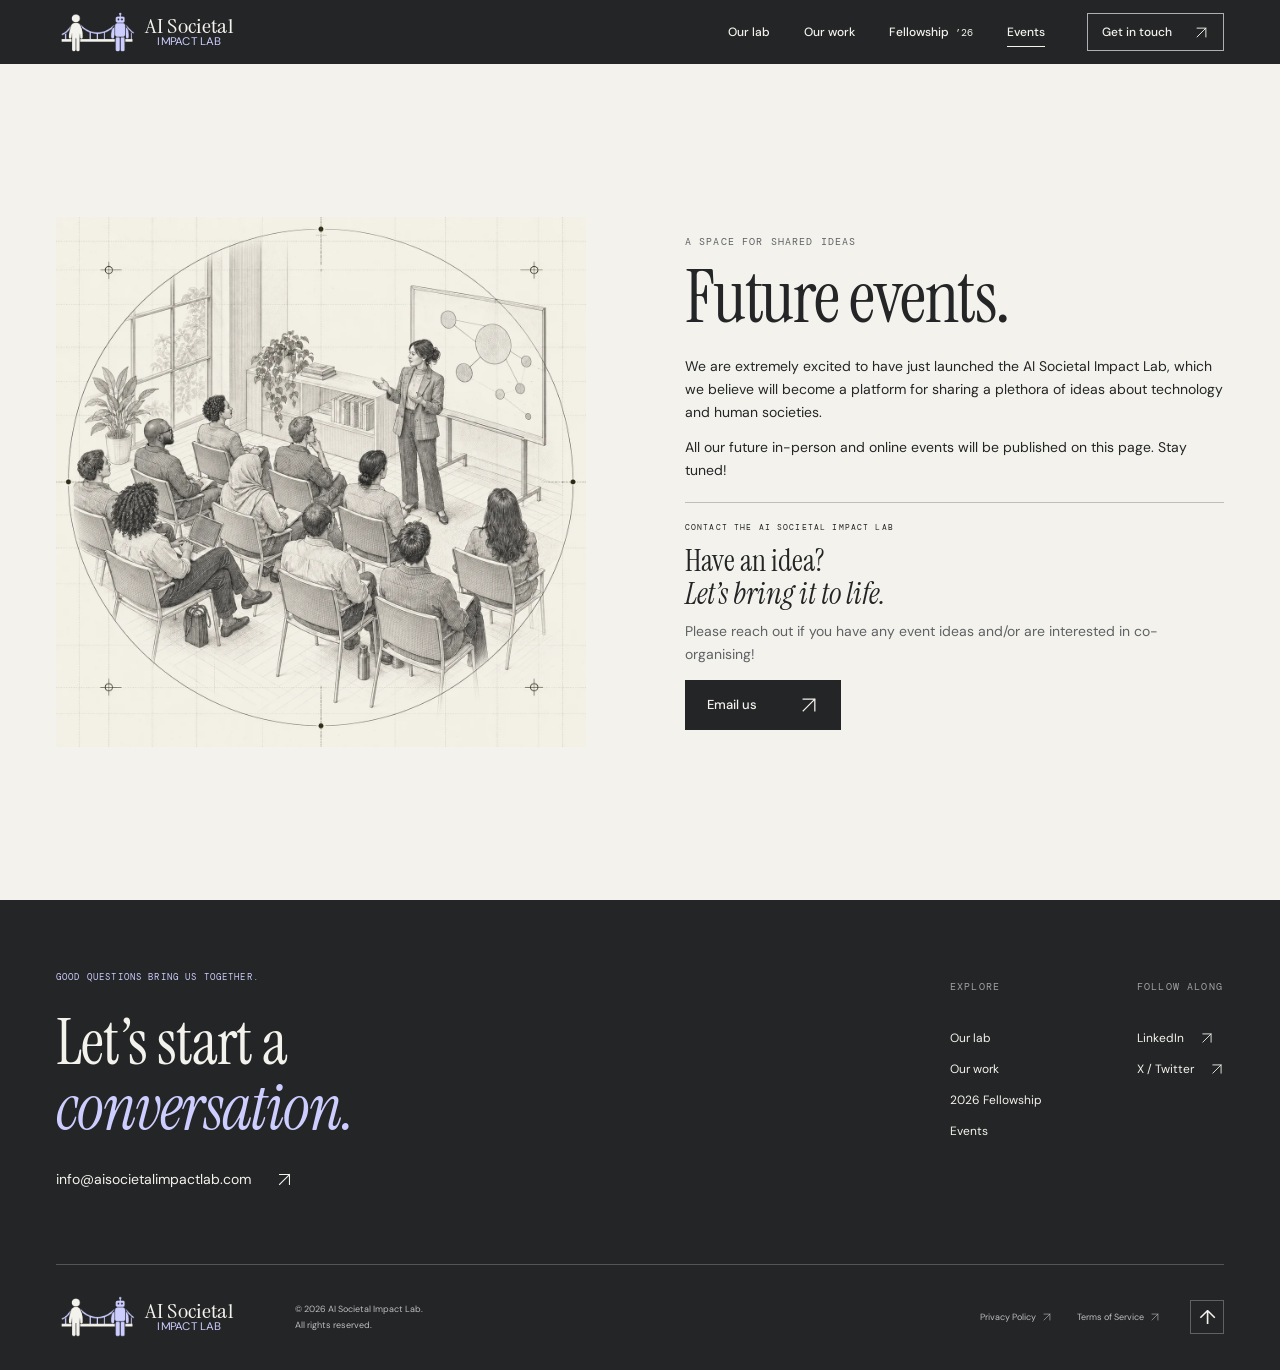
==== commit 1e851059: "Optimize illustrations for faster first load" ====
--- a/events/index.html
+++ b/events/index.html
@@ -89,7 +89,7 @@
             <div class="events-illustration">
               <img
                 class="orbital-artwork"
-                src="../assets/artwork/events-seminar-cream.png"
+                src="../assets/artwork/events-seminar-cream.webp"
                 alt="An illustrated seminar audience listening to a speaker"
                 width="1254"
                 height="1254"
